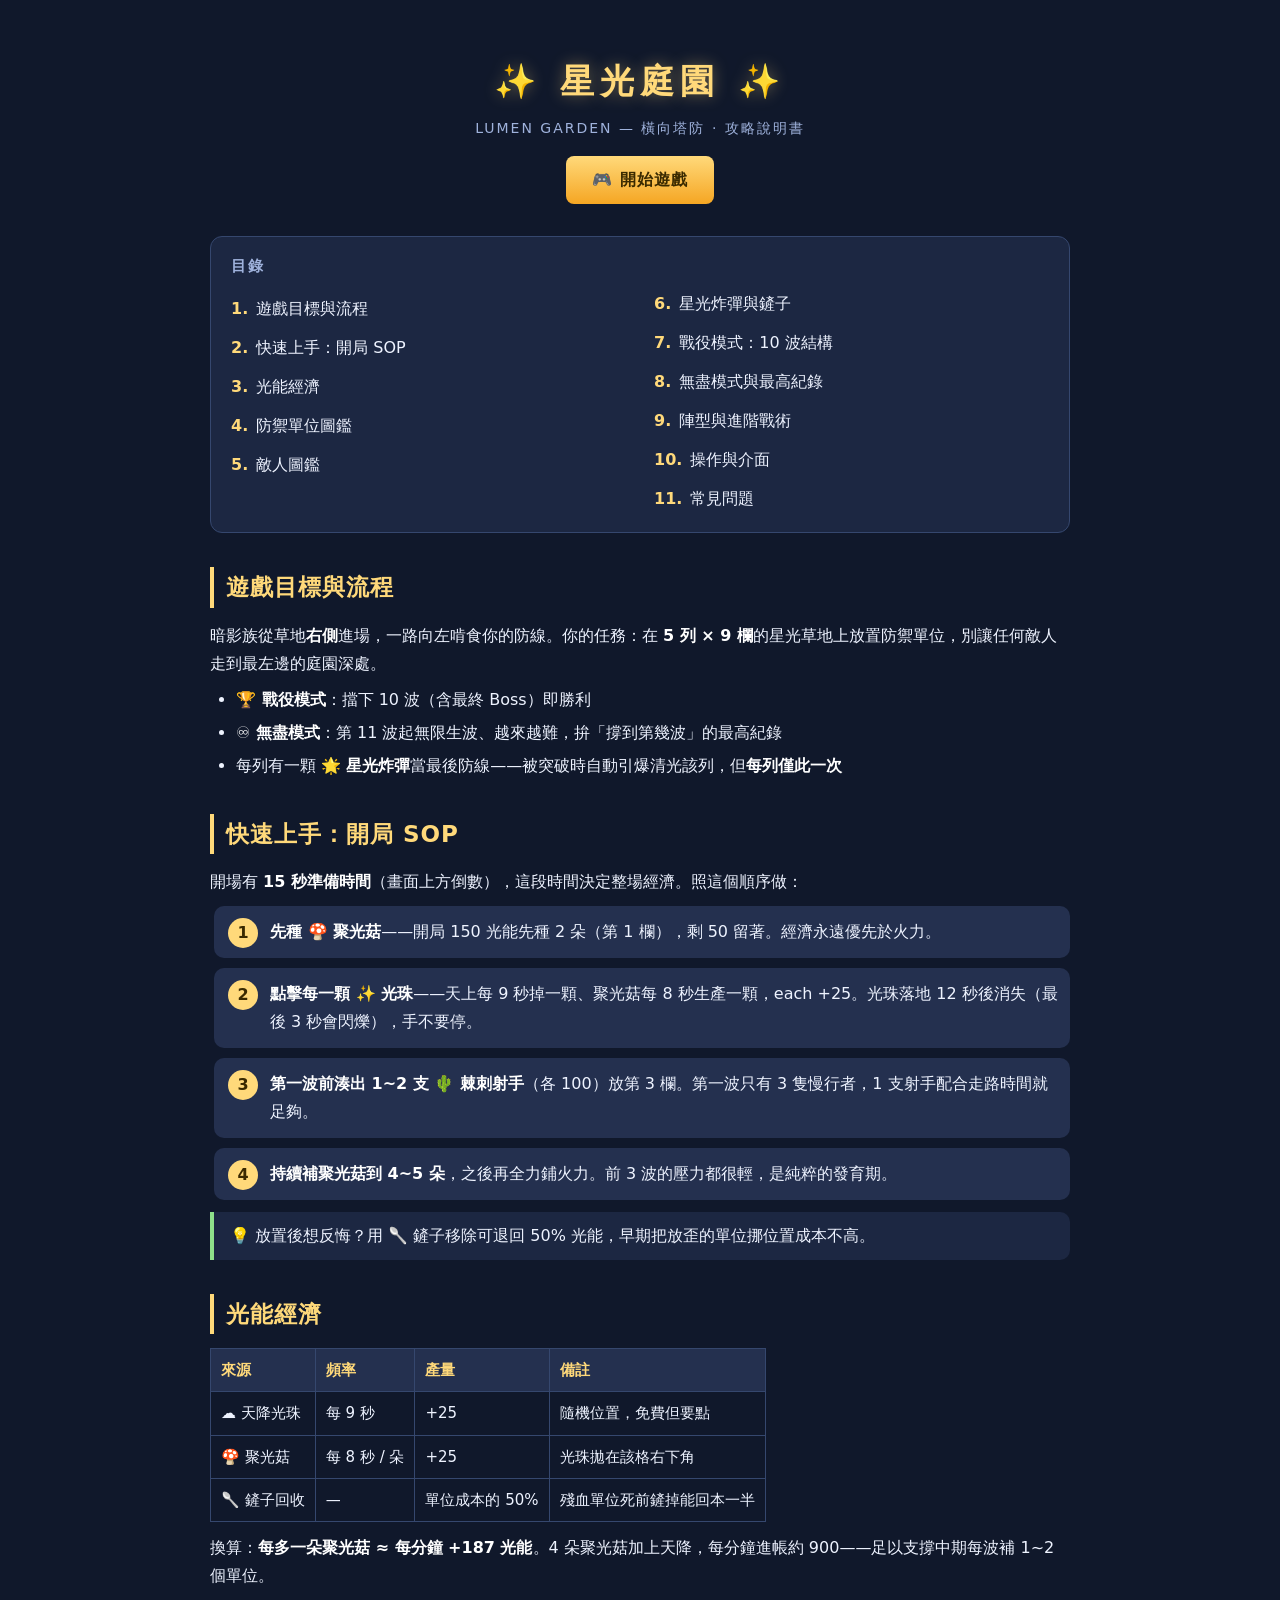
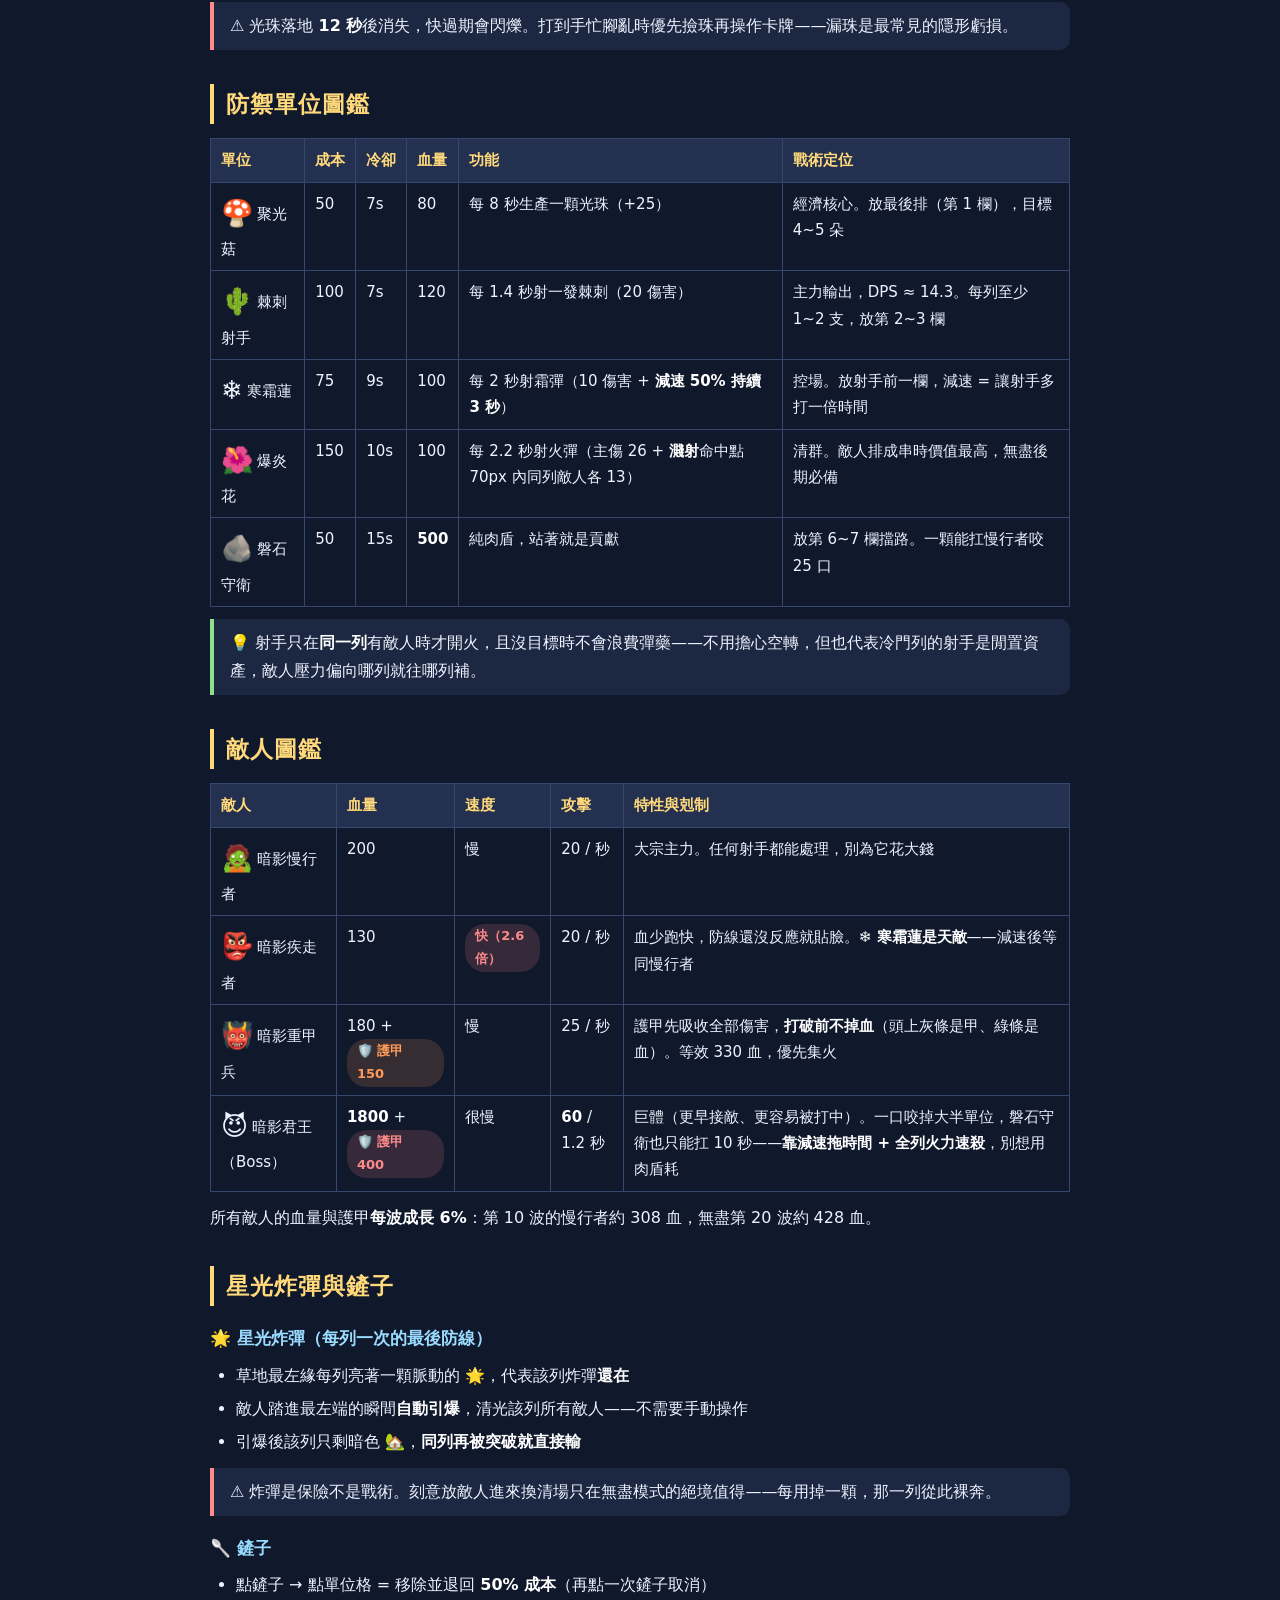
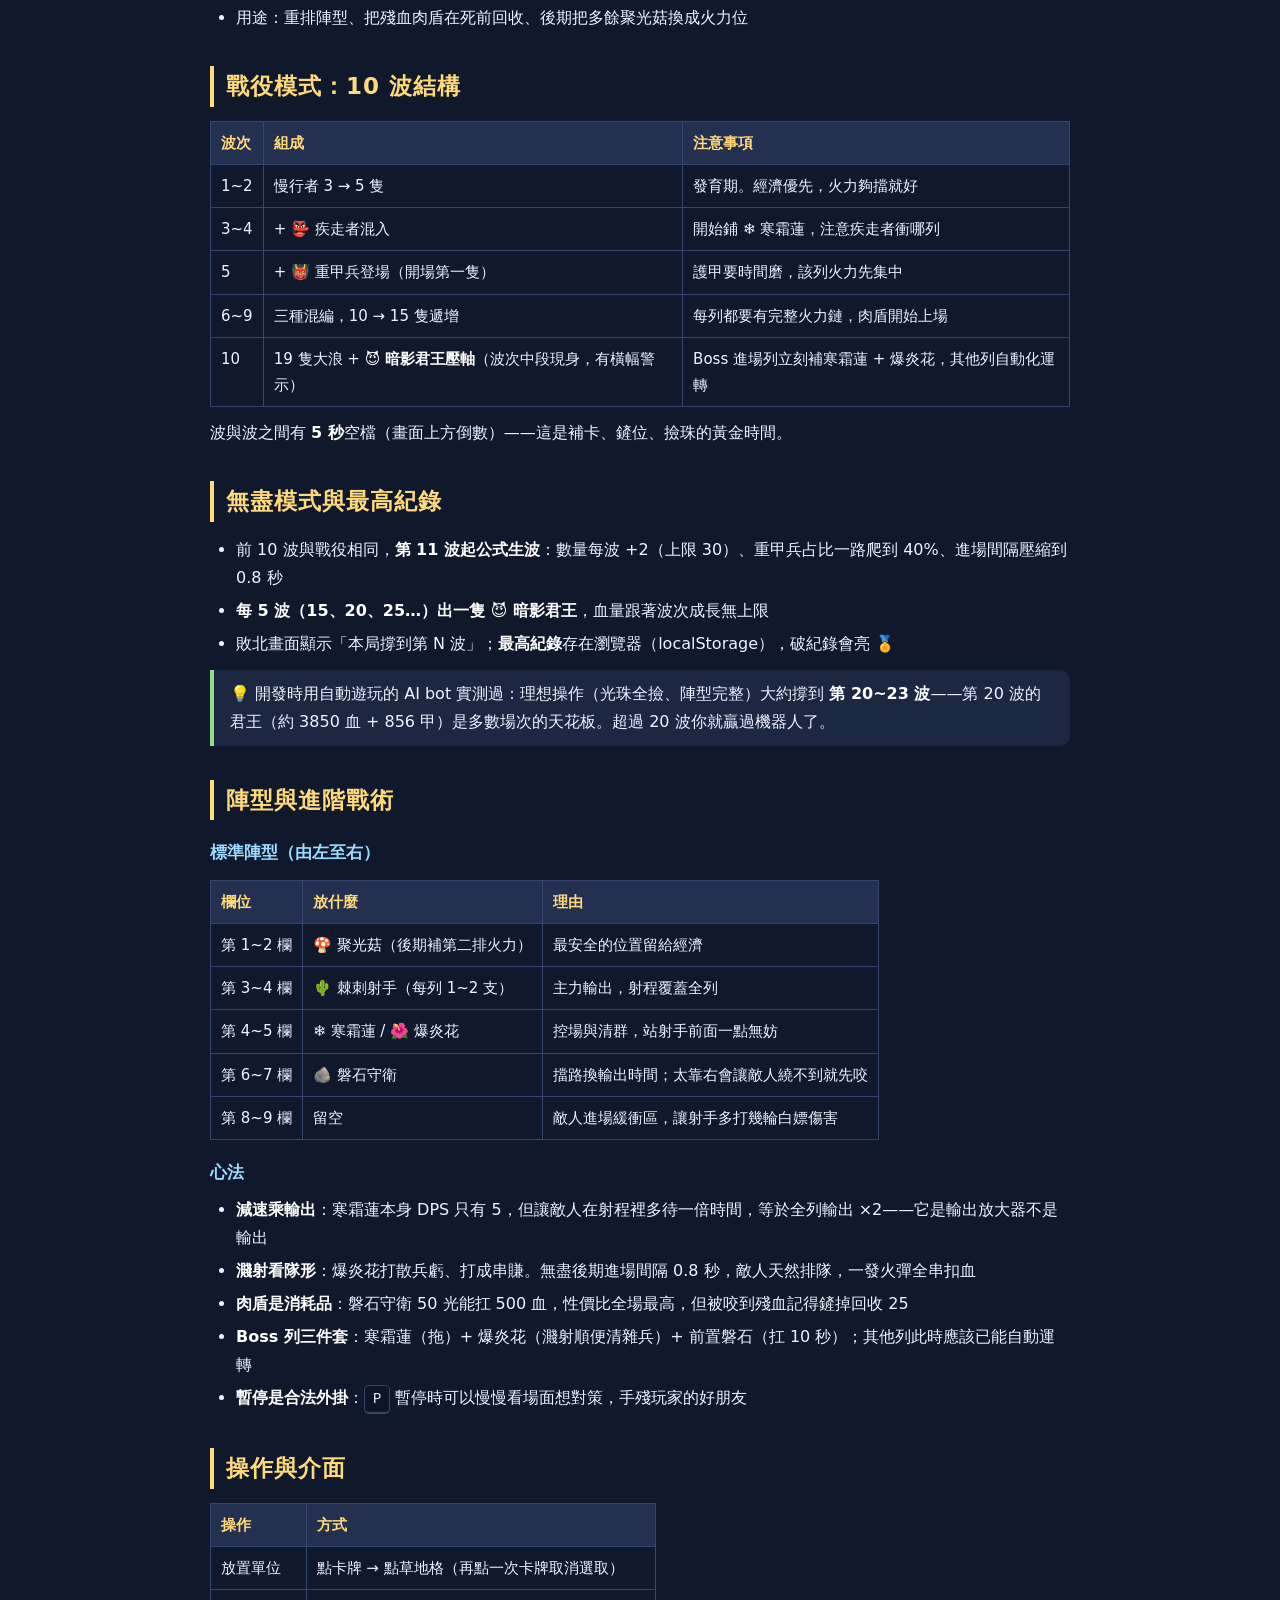
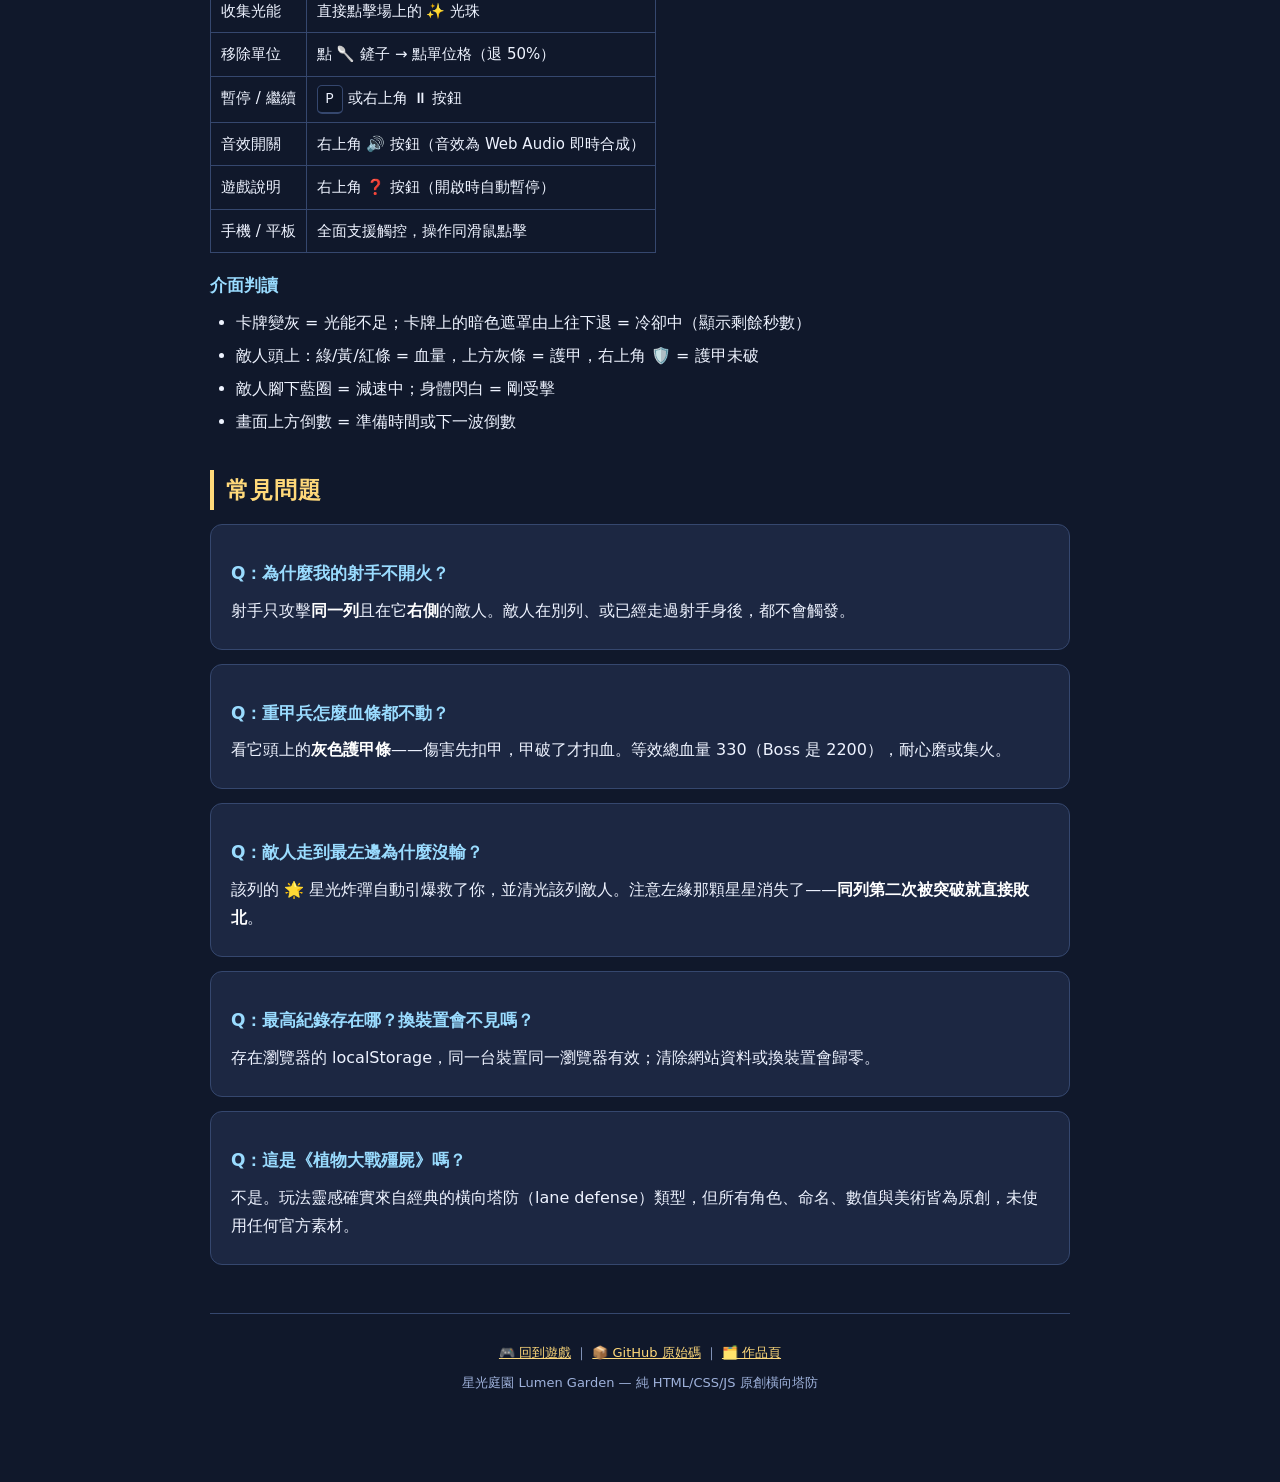
==== manual.html @ 7b3ec1b3 "feat: 攻略說明書 manual.html + 遊戲內入口連結 - 11 章完整攻略：開局 SOP、光能經濟、單位/敵人圖鑑（含數值與剋制）、   炸彈與鏟子、戰役 10 波結構、無盡模式（含 b" ====
<!DOCTYPE html>
<html lang="zh-Hant">
<head>
<meta charset="UTF-8">
<meta name="viewport" content="width=device-width, initial-scale=1.0">
<title>星光庭園 Lumen Garden — 攻略說明書</title>
<style>
  * { margin: 0; padding: 0; box-sizing: border-box; }
  :root {
    --bg: #10182b; --panel: #1c2742; --panel2: #24304f; --line: #35476e;
    --gold: #ffd97a; --ink: #eef3ff; --dim: #9fb2dc;
    --green: #8ee08a; --blue: #9adcff; --red: #ff8a8a; --orange: #ff9a5a; --purple: #b18cff;
  }
  html, body { background: var(--bg); color: var(--ink);
    font-family: "Microsoft JhengHei","PingFang TC","Noto Sans TC",system-ui,sans-serif;
    line-height: 1.75; font-size: 16px; }
  .wrap { max-width: 900px; margin: 0 auto; padding: 32px 20px 80px; }
  header.top { text-align: center; padding: 20px 0 8px; }
  header.top h1 { color: var(--gold); font-size: 34px; letter-spacing: 6px;
    text-shadow: 0 0 16px rgba(255,217,122,.4); }
  header.top .sub { color: var(--dim); font-size: 14px; letter-spacing: 2px; margin-top: 4px; }
  header.top .play { display: inline-block; margin-top: 16px; padding: 10px 26px; border-radius: 8px;
    background: linear-gradient(180deg,#ffd97a,#f5a623); color: #3a2a00; font-weight: 700;
    text-decoration: none; letter-spacing: 1px; }
  header.top .play:hover { filter: brightness(1.06); }
  .toc { background: var(--panel); border: 1px solid var(--line); border-radius: 12px;
    padding: 16px 20px; margin: 24px 0; }
  .toc h2 { font-size: 15px; color: var(--dim); letter-spacing: 2px; margin-bottom: 8px; }
  .toc ol { columns: 2; column-gap: 28px; list-style: none; counter-reset: t; }
  .toc li { counter-increment: t; padding: 3px 0; }
  .toc li::before { content: counter(t) "."; color: var(--gold); font-weight: 700; margin-right: 8px; }
  .toc a { color: var(--ink); text-decoration: none; }
  .toc a:hover { color: var(--gold); }
  section { margin: 34px 0; }
  h2.sec { font-size: 23px; color: var(--gold); border-left: 4px solid var(--gold);
    padding-left: 12px; margin-bottom: 14px; letter-spacing: 1px; }
  h3 { font-size: 17px; color: var(--blue); margin: 18px 0 6px; }
  p { margin: 8px 0; }
  ul, ol.steps { margin: 8px 0 8px 4px; padding-left: 22px; }
  li { margin: 5px 0; }
  strong { color: #fff; }
  .card { background: var(--panel); border: 1px solid var(--line); border-radius: 12px;
    padding: 16px 20px; margin: 14px 0; }
  .steps.big { list-style: none; padding: 0; counter-reset: s; }
  .steps.big > li { counter-increment: s; position: relative; padding: 12px 12px 12px 56px;
    background: var(--panel2); border-radius: 10px; margin: 10px 0; }
  .steps.big > li::before { content: counter(s); position: absolute; left: 14px; top: 12px;
    width: 30px; height: 30px; border-radius: 50%; background: var(--gold); color: #3a2a00;
    font-weight: 800; display: grid; place-items: center; }
  table { width: 100%; border-collapse: collapse; margin: 12px 0; font-size: 15px;
    display: block; overflow-x: auto; }
  th, td { border: 1px solid var(--line); padding: 8px 10px; text-align: left; vertical-align: top; }
  th { background: var(--panel2); color: var(--gold); white-space: nowrap; }
  kbd { display: inline-block; background: #0d1526; border: 1px solid var(--line);
    border-bottom-width: 2px; border-radius: 5px; padding: 1px 8px; font-family: Consolas, monospace;
    color: var(--ink); font-size: 14px; min-width: 22px; text-align: center; }
  .pill { display: inline-block; padding: 1px 10px; border-radius: 20px; font-size: 13px; font-weight: 700; }
  .p-good { background: rgba(142,224,138,.16); color: var(--green); }
  .p-warn { background: rgba(255,154,90,.16); color: var(--orange); }
  .p-bad  { background: rgba(255,138,138,.16); color: var(--red); }
  .tip { border-left: 4px solid var(--green); background: var(--panel);
    border-radius: 0 10px 10px 0; padding: 10px 16px; margin: 12px 0; }
  .tip::before { content: "💡 "; }
  .warn { border-left: 4px solid var(--red); background: var(--panel);
    border-radius: 0 10px 10px 0; padding: 10px 16px; margin: 12px 0; }
  .warn::before { content: "⚠️ "; }
  .emoji-lg { font-size: 26px; vertical-align: -3px; margin-right: 4px; }
  footer { text-align: center; color: var(--dim); font-size: 13px; margin-top: 48px;
    border-top: 1px solid var(--line); padding-top: 20px; }
  footer a { color: var(--gold); }
  @media (max-width: 600px) { .toc ol { columns: 1; } header.top h1 { font-size: 26px; letter-spacing: 3px; } }
</style>
</head>
<body>
<div class="wrap">

<header class="top">
  <h1>✨ 星光庭園 ✨</h1>
  <div class="sub">LUMEN GARDEN — 橫向塔防 · 攻略說明書</div>
  <a class="play" href="index.html">🎮 開始遊戲</a>
</header>

<nav class="toc">
  <h2>目錄</h2>
  <ol>
    <li><a href="#goal">遊戲目標與流程</a></li>
    <li><a href="#quickstart">快速上手：開局 SOP</a></li>
    <li><a href="#economy">光能經濟</a></li>
    <li><a href="#units">防禦單位圖鑑</a></li>
    <li><a href="#enemies">敵人圖鑑</a></li>
    <li><a href="#bomb-shovel">星光炸彈與鏟子</a></li>
    <li><a href="#campaign">戰役模式：10 波結構</a></li>
    <li><a href="#endless">無盡模式與最高紀錄</a></li>
    <li><a href="#tactics">陣型與進階戰術</a></li>
    <li><a href="#controls">操作與介面</a></li>
    <li><a href="#faq">常見問題</a></li>
  </ol>
</nav>

<section id="goal">
  <h2 class="sec">遊戲目標與流程</h2>
  <p>暗影族從草地<strong>右側</strong>進場，一路向左啃食你的防線。你的任務：在 <strong>5 列 × 9 欄</strong>的星光草地上放置防禦單位，別讓任何敵人走到最左邊的庭園深處。</p>
  <ul>
    <li><strong>🏆 戰役模式</strong>：擋下 10 波（含最終 Boss）即勝利</li>
    <li><strong>♾️ 無盡模式</strong>：第 11 波起無限生波、越來越難，拚「撐到第幾波」的最高紀錄</li>
    <li>每列有一顆 🌟 <strong>星光炸彈</strong>當最後防線——被突破時自動引爆清光該列，但<strong>每列僅此一次</strong></li>
  </ul>
</section>

<section id="quickstart">
  <h2 class="sec">快速上手：開局 SOP</h2>
  <p>開場有 <strong>15 秒準備時間</strong>（畫面上方倒數），這段時間決定整場經濟。照這個順序做：</p>
  <ol class="steps big">
    <li><strong>先種 🍄 聚光菇</strong>——開局 150 光能先種 2 朵（第 1 欄），剩 50 留著。經濟永遠優先於火力。</li>
    <li><strong>點擊每一顆 ✨ 光珠</strong>——天上每 9 秒掉一顆、聚光菇每 8 秒生產一顆，each +25。光珠落地 12 秒後消失（最後 3 秒會閃爍），手不要停。</li>
    <li><strong>第一波前湊出 1~2 支 🌵 棘刺射手</strong>（各 100）放第 3 欄。第一波只有 3 隻慢行者，1 支射手配合走路時間就足夠。</li>
    <li><strong>持續補聚光菇到 4~5 朵</strong>，之後再全力鋪火力。前 3 波的壓力都很輕，是純粹的發育期。</li>
  </ol>
  <div class="tip">放置後想反悔？用 🥄 鏟子移除可退回 50% 光能，早期把放歪的單位挪位置成本不高。</div>
</section>

<section id="economy">
  <h2 class="sec">光能經濟</h2>
  <table>
    <tr><th>來源</th><th>頻率</th><th>產量</th><th>備註</th></tr>
    <tr><td>☁️ 天降光珠</td><td>每 9 秒</td><td>+25</td><td>隨機位置，免費但要點</td></tr>
    <tr><td>🍄 聚光菇</td><td>每 8 秒 / 朵</td><td>+25</td><td>光珠拋在該格右下角</td></tr>
    <tr><td>🥄 鏟子回收</td><td>—</td><td>單位成本的 50%</td><td>殘血單位死前鏟掉能回本一半</td></tr>
  </table>
  <p>換算：<strong>每多一朵聚光菇 ≈ 每分鐘 +187 光能</strong>。4 朵聚光菇加上天降，每分鐘進帳約 900——足以支撐中期每波補 1~2 個單位。</p>
  <div class="warn">光珠落地 <strong>12 秒</strong>後消失，快過期會閃爍。打到手忙腳亂時優先撿珠再操作卡牌——漏珠是最常見的隱形虧損。</div>
</section>

<section id="units">
  <h2 class="sec">防禦單位圖鑑</h2>
  <table>
    <tr><th>單位</th><th>成本</th><th>冷卻</th><th>血量</th><th>功能</th><th>戰術定位</th></tr>
    <tr><td><span class="emoji-lg">🍄</span>聚光菇</td><td>50</td><td>7s</td><td>80</td><td>每 8 秒生產一顆光珠（+25）</td><td>經濟核心。放最後排（第 1 欄），目標 4~5 朵</td></tr>
    <tr><td><span class="emoji-lg">🌵</span>棘刺射手</td><td>100</td><td>7s</td><td>120</td><td>每 1.4 秒射一發棘刺（20 傷害）</td><td>主力輸出，DPS ≈ 14.3。每列至少 1~2 支，放第 2~3 欄</td></tr>
    <tr><td><span class="emoji-lg">❄️</span>寒霜蓮</td><td>75</td><td>9s</td><td>100</td><td>每 2 秒射霜彈（10 傷害 + <strong>減速 50% 持續 3 秒</strong>）</td><td>控場。放射手前一欄，減速 = 讓射手多打一倍時間</td></tr>
    <tr><td><span class="emoji-lg">🌺</span>爆炎花</td><td>150</td><td>10s</td><td>100</td><td>每 2.2 秒射火彈（主傷 26 + <strong>濺射</strong>命中點 70px 內同列敵人各 13）</td><td>清群。敵人排成串時價值最高，無盡後期必備</td></tr>
    <tr><td><span class="emoji-lg">🪨</span>磐石守衛</td><td>50</td><td>15s</td><td><strong>500</strong></td><td>純肉盾，站著就是貢獻</td><td>放第 6~7 欄擋路。一顆能扛慢行者咬 25 口</td></tr>
  </table>
  <div class="tip">射手只在<strong>同一列</strong>有敵人時才開火，且沒目標時不會浪費彈藥——不用擔心空轉，但也代表冷門列的射手是閒置資產，敵人壓力偏向哪列就往哪列補。</div>
</section>

<section id="enemies">
  <h2 class="sec">敵人圖鑑</h2>
  <table>
    <tr><th>敵人</th><th>血量</th><th>速度</th><th>攻擊</th><th>特性與剋制</th></tr>
    <tr><td><span class="emoji-lg">🧟</span>暗影慢行者</td><td>200</td><td>慢</td><td>20 / 秒</td><td>大宗主力。任何射手都能處理，別為它花大錢</td></tr>
    <tr><td><span class="emoji-lg">👺</span>暗影疾走者</td><td>130</td><td><span class="pill p-bad">快（2.6 倍）</span></td><td>20 / 秒</td><td>血少跑快，防線還沒反應就貼臉。<strong>❄️ 寒霜蓮是天敵</strong>——減速後等同慢行者</td></tr>
    <tr><td><span class="emoji-lg">👹</span>暗影重甲兵</td><td>180 + <span class="pill p-warn">🛡️ 護甲 150</span></td><td>慢</td><td>25 / 秒</td><td>護甲先吸收全部傷害，<strong>打破前不掉血</strong>（頭上灰條是甲、綠條是血）。等效 330 血，優先集火</td></tr>
    <tr><td><span class="emoji-lg">😈</span>暗影君王（Boss）</td><td><strong>1800</strong> + <span class="pill p-bad">🛡️ 護甲 400</span></td><td>很慢</td><td><strong>60</strong> / 1.2 秒</td><td>巨體（更早接敵、更容易被打中）。一口咬掉大半單位，磐石守衛也只能扛 10 秒——<strong>靠減速拖時間 + 全列火力速殺</strong>，別想用肉盾耗</td></tr>
  </table>
  <p>所有敵人的血量與護甲<strong>每波成長 6%</strong>：第 10 波的慢行者約 308 血，無盡第 20 波約 428 血。</p>
</section>

<section id="bomb-shovel">
  <h2 class="sec">星光炸彈與鏟子</h2>
  <h3>🌟 星光炸彈（每列一次的最後防線）</h3>
  <ul>
    <li>草地最左緣每列亮著一顆脈動的 🌟，代表該列炸彈<strong>還在</strong></li>
    <li>敵人踏進最左端的瞬間<strong>自動引爆</strong>，清光該列所有敵人——不需要手動操作</li>
    <li>引爆後該列只剩暗色 🏡，<strong>同列再被突破就直接輸</strong></li>
  </ul>
  <div class="warn">炸彈是保險不是戰術。刻意放敵人進來換清場只在無盡模式的絕境值得——每用掉一顆，那一列從此裸奔。</div>
  <h3>🥄 鏟子</h3>
  <ul>
    <li>點鏟子 → 點單位格 = 移除並退回 <strong>50% 成本</strong>（再點一次鏟子取消）</li>
    <li>用途：重排陣型、把殘血肉盾在死前回收、後期把多餘聚光菇換成火力位</li>
  </ul>
</section>

<section id="campaign">
  <h2 class="sec">戰役模式：10 波結構</h2>
  <table>
    <tr><th>波次</th><th>組成</th><th>注意事項</th></tr>
    <tr><td>1~2</td><td>慢行者 3 → 5 隻</td><td>發育期。經濟優先，火力夠擋就好</td></tr>
    <tr><td>3~4</td><td>+ 👺 疾走者混入</td><td>開始鋪 ❄️ 寒霜蓮，注意疾走者衝哪列</td></tr>
    <tr><td>5</td><td>+ 👹 重甲兵登場（開場第一隻）</td><td>護甲要時間磨，該列火力先集中</td></tr>
    <tr><td>6~9</td><td>三種混編，10 → 15 隻遞增</td><td>每列都要有完整火力鏈，肉盾開始上場</td></tr>
    <tr><td>10</td><td>19 隻大浪 + <strong>😈 暗影君王壓軸</strong>（波次中段現身，有橫幅警示）</td><td>Boss 進場列立刻補寒霜蓮 + 爆炎花，其他列自動化運轉</td></tr>
  </table>
  <p>波與波之間有 <strong>5 秒</strong>空檔（畫面上方倒數）——這是補卡、鏟位、撿珠的黃金時間。</p>
</section>

<section id="endless">
  <h2 class="sec">無盡模式與最高紀錄</h2>
  <ul>
    <li>前 10 波與戰役相同，<strong>第 11 波起公式生波</strong>：數量每波 +2（上限 30）、重甲兵占比一路爬到 40%、進場間隔壓縮到 0.8 秒</li>
    <li><strong>每 5 波（15、20、25…）出一隻 😈 暗影君王</strong>，血量跟著波次成長無上限</li>
    <li>敗北畫面顯示「本局撐到第 N 波」；<strong>最高紀錄</strong>存在瀏覽器（localStorage），破紀錄會亮 🏅</li>
  </ul>
  <div class="tip">開發時用自動遊玩的 AI bot 實測過：理想操作（光珠全撿、陣型完整）大約撐到 <strong>第 20~23 波</strong>——第 20 波的君王（約 3850 血 + 856 甲）是多數場次的天花板。超過 20 波你就贏過機器人了。</div>
</section>

<section id="tactics">
  <h2 class="sec">陣型與進階戰術</h2>
  <h3>標準陣型（由左至右）</h3>
  <table>
    <tr><th>欄位</th><th>放什麼</th><th>理由</th></tr>
    <tr><td>第 1~2 欄</td><td>🍄 聚光菇（後期補第二排火力）</td><td>最安全的位置留給經濟</td></tr>
    <tr><td>第 3~4 欄</td><td>🌵 棘刺射手（每列 1~2 支）</td><td>主力輸出，射程覆蓋全列</td></tr>
    <tr><td>第 4~5 欄</td><td>❄️ 寒霜蓮 / 🌺 爆炎花</td><td>控場與清群，站射手前面一點無妨</td></tr>
    <tr><td>第 6~7 欄</td><td>🪨 磐石守衛</td><td>擋路換輸出時間；太靠右會讓敵人繞不到就先咬</td></tr>
    <tr><td>第 8~9 欄</td><td>留空</td><td>敵人進場緩衝區，讓射手多打幾輪白嫖傷害</td></tr>
  </table>
  <h3>心法</h3>
  <ul>
    <li><strong>減速乘輸出</strong>：寒霜蓮本身 DPS 只有 5，但讓敵人在射程裡多待一倍時間，等於全列輸出 ×2——它是輸出放大器不是輸出</li>
    <li><strong>濺射看隊形</strong>：爆炎花打散兵虧、打成串賺。無盡後期進場間隔 0.8 秒，敵人天然排隊，一發火彈全串扣血</li>
    <li><strong>肉盾是消耗品</strong>：磐石守衛 50 光能扛 500 血，性價比全場最高，但被咬到殘血記得鏟掉回收 25</li>
    <li><strong>Boss 列三件套</strong>：寒霜蓮（拖）+ 爆炎花（濺射順便清雜兵）+ 前置磐石（扛 10 秒）；其他列此時應該已能自動運轉</li>
    <li><strong>暫停是合法外掛</strong>：<kbd>P</kbd> 暫停時可以慢慢看場面想對策，手殘玩家的好朋友</li>
  </ul>
</section>

<section id="controls">
  <h2 class="sec">操作與介面</h2>
  <table>
    <tr><th>操作</th><th>方式</th></tr>
    <tr><td>放置單位</td><td>點卡牌 → 點草地格（再點一次卡牌取消選取）</td></tr>
    <tr><td>收集光能</td><td>直接點擊場上的 ✨ 光珠</td></tr>
    <tr><td>移除單位</td><td>點 🥄 鏟子 → 點單位格（退 50%）</td></tr>
    <tr><td>暫停 / 繼續</td><td><kbd>P</kbd> 或右上角 ⏸ 按鈕</td></tr>
    <tr><td>音效開關</td><td>右上角 🔊 按鈕（音效為 Web Audio 即時合成）</td></tr>
    <tr><td>遊戲說明</td><td>右上角 ❓ 按鈕（開啟時自動暫停）</td></tr>
    <tr><td>手機 / 平板</td><td>全面支援觸控，操作同滑鼠點擊</td></tr>
  </table>
  <h3>介面判讀</h3>
  <ul>
    <li>卡牌變灰 = 光能不足；卡牌上的暗色遮罩由上往下退 = 冷卻中（顯示剩餘秒數）</li>
    <li>敵人頭上：綠/黃/紅條 = 血量，上方灰條 = 護甲，右上角 🛡️ = 護甲未破</li>
    <li>敵人腳下藍圈 = 減速中；身體閃白 = 剛受擊</li>
    <li>畫面上方倒數 = 準備時間或下一波倒數</li>
  </ul>
</section>

<section id="faq">
  <h2 class="sec">常見問題</h2>
  <div class="card">
    <h3>Q：為什麼我的射手不開火？</h3>
    <p>射手只攻擊<strong>同一列</strong>且在它<strong>右側</strong>的敵人。敵人在別列、或已經走過射手身後，都不會觸發。</p>
  </div>
  <div class="card">
    <h3>Q：重甲兵怎麼血條都不動？</h3>
    <p>看它頭上的<strong>灰色護甲條</strong>——傷害先扣甲，甲破了才扣血。等效總血量 330（Boss 是 2200），耐心磨或集火。</p>
  </div>
  <div class="card">
    <h3>Q：敵人走到最左邊為什麼沒輸？</h3>
    <p>該列的 🌟 星光炸彈自動引爆救了你，並清光該列敵人。注意左緣那顆星星消失了——<strong>同列第二次被突破就直接敗北</strong>。</p>
  </div>
  <div class="card">
    <h3>Q：最高紀錄存在哪？換裝置會不見嗎？</h3>
    <p>存在瀏覽器的 localStorage，同一台裝置同一瀏覽器有效；清除網站資料或換裝置會歸零。</p>
  </div>
  <div class="card">
    <h3>Q：這是《植物大戰殭屍》嗎？</h3>
    <p>不是。玩法靈感確實來自經典的橫向塔防（lane defense）類型，但所有角色、命名、數值與美術皆為原創，未使用任何官方素材。</p>
  </div>
</section>

<footer>
  <p><a href="index.html">🎮 回到遊戲</a> ｜ <a href="https://github.com/Ttingyu1123/lumen-garden">📦 GitHub 原始碼</a> ｜ <a href="https://tingyudeco.com/portfolio/tools/game-zombie">🗂️ 作品頁</a></p>
  <p>星光庭園 Lumen Garden — 純 HTML/CSS/JS 原創橫向塔防</p>
</footer>

</div>
</body>
</html>
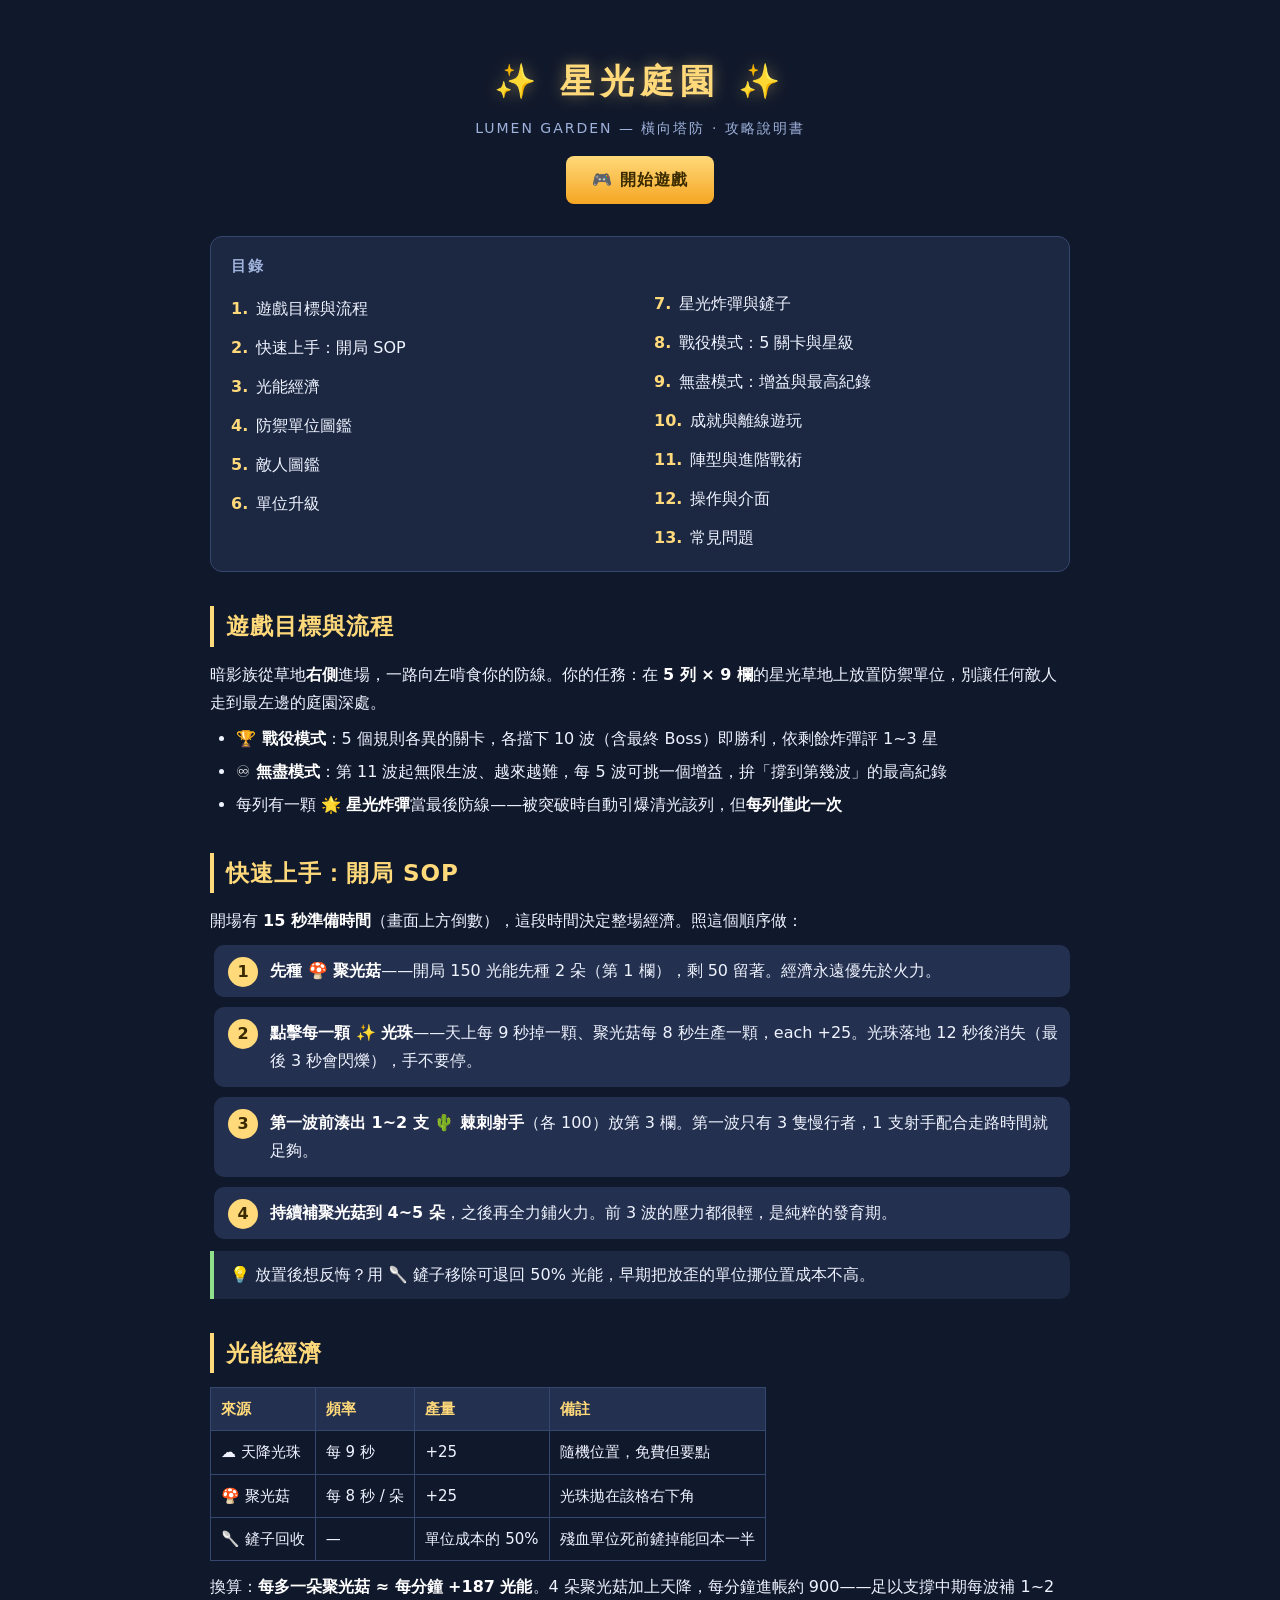
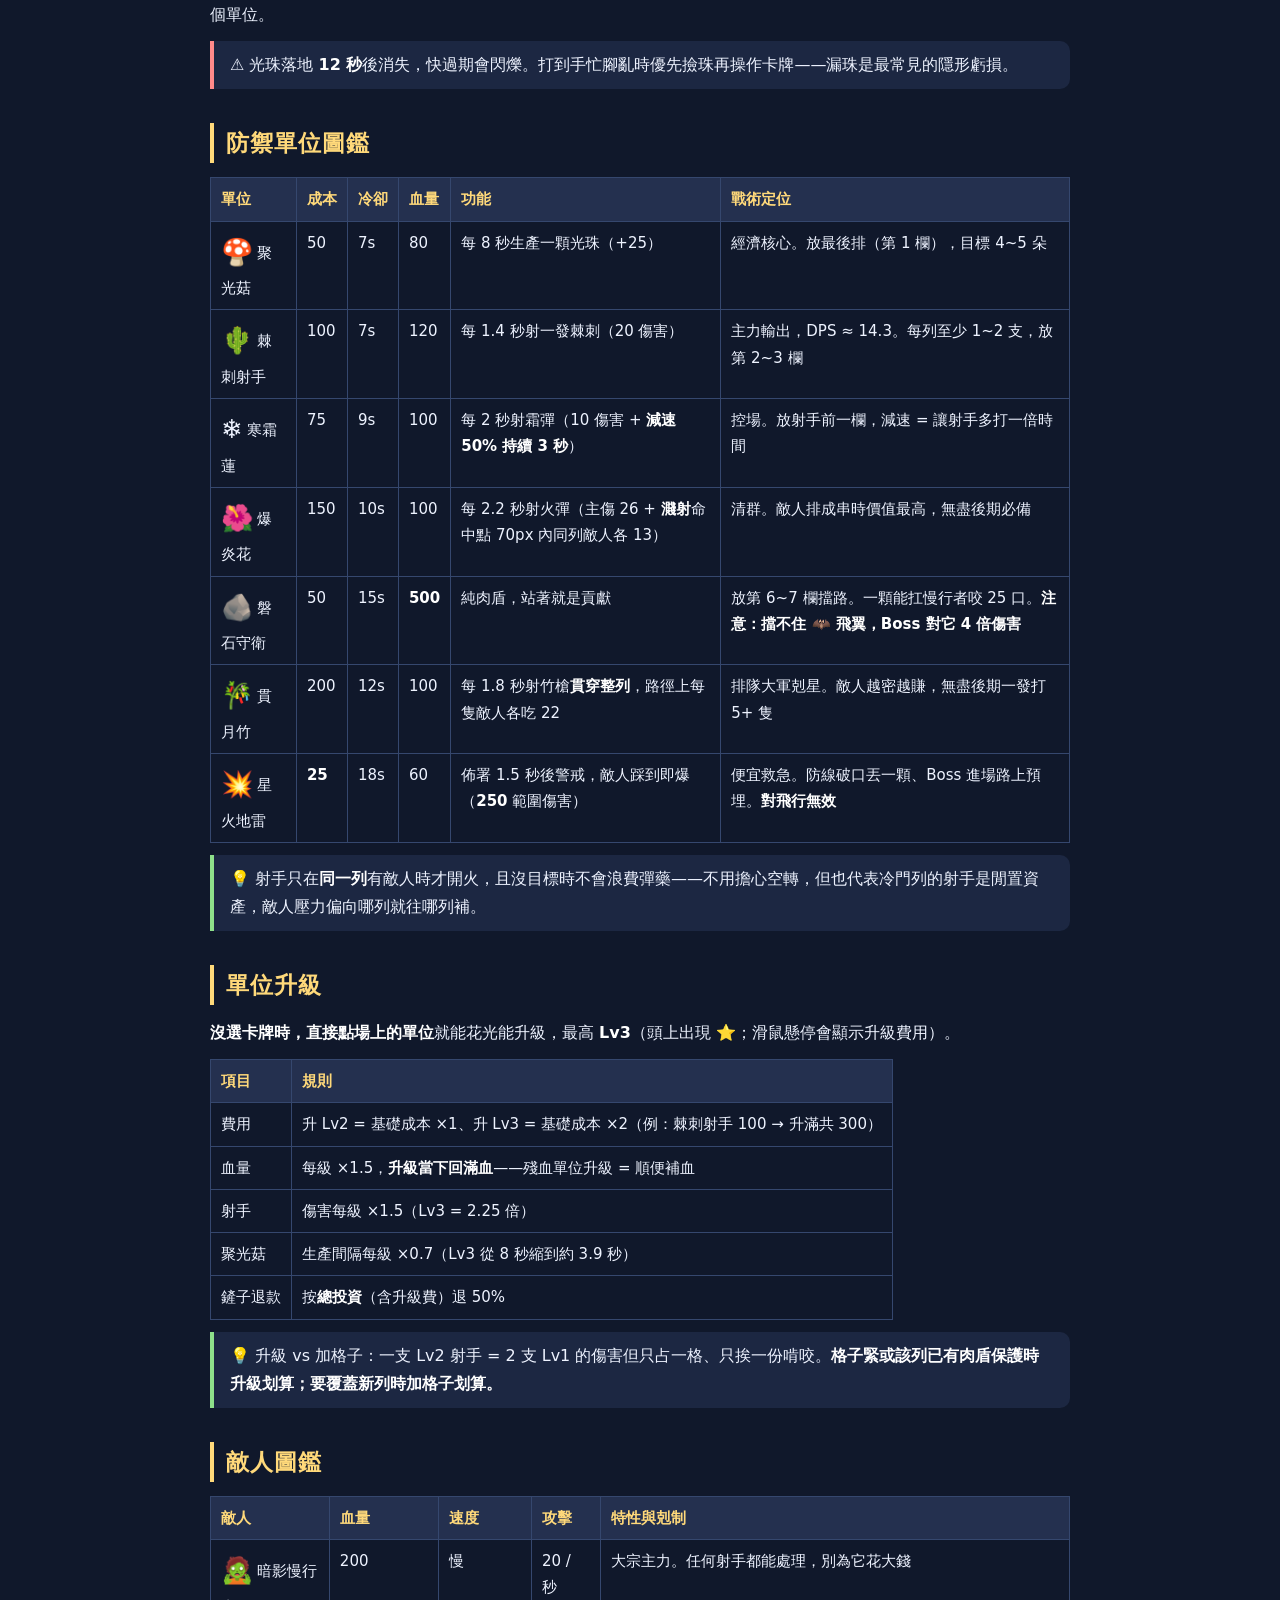
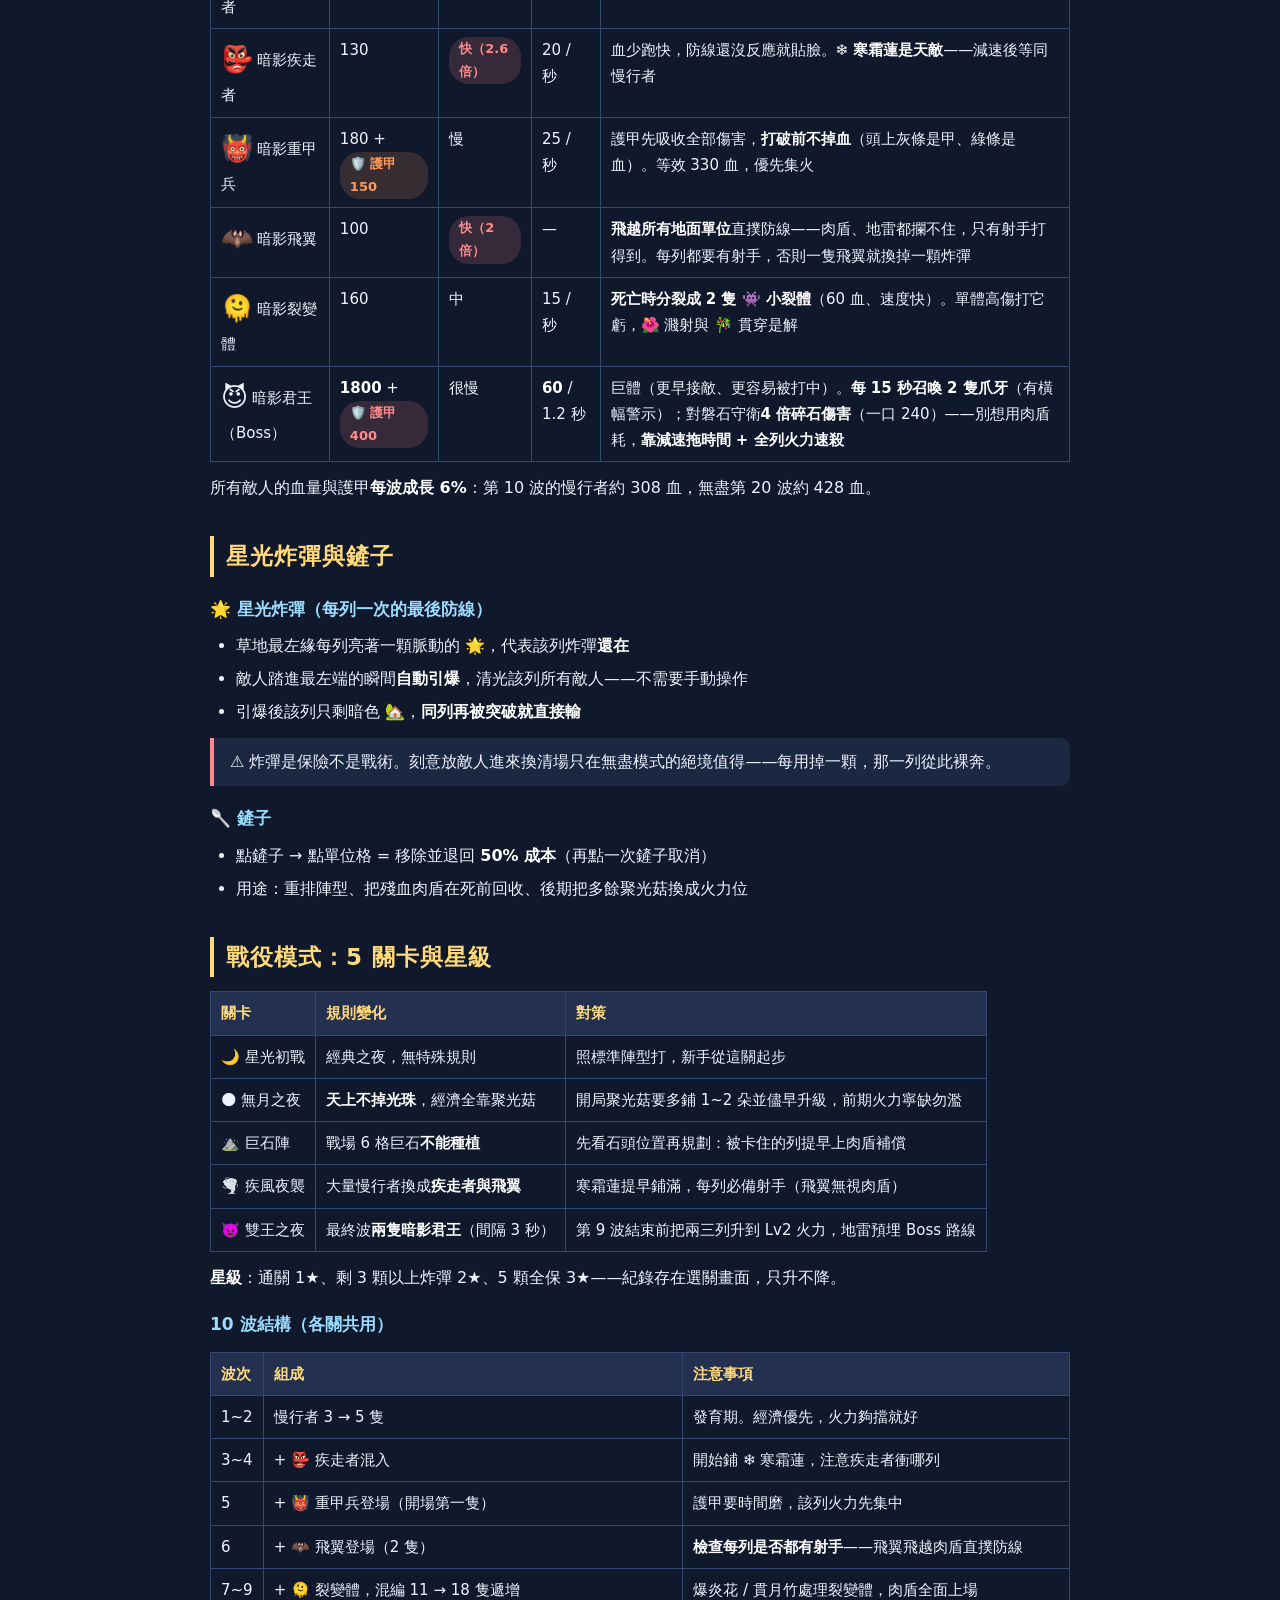
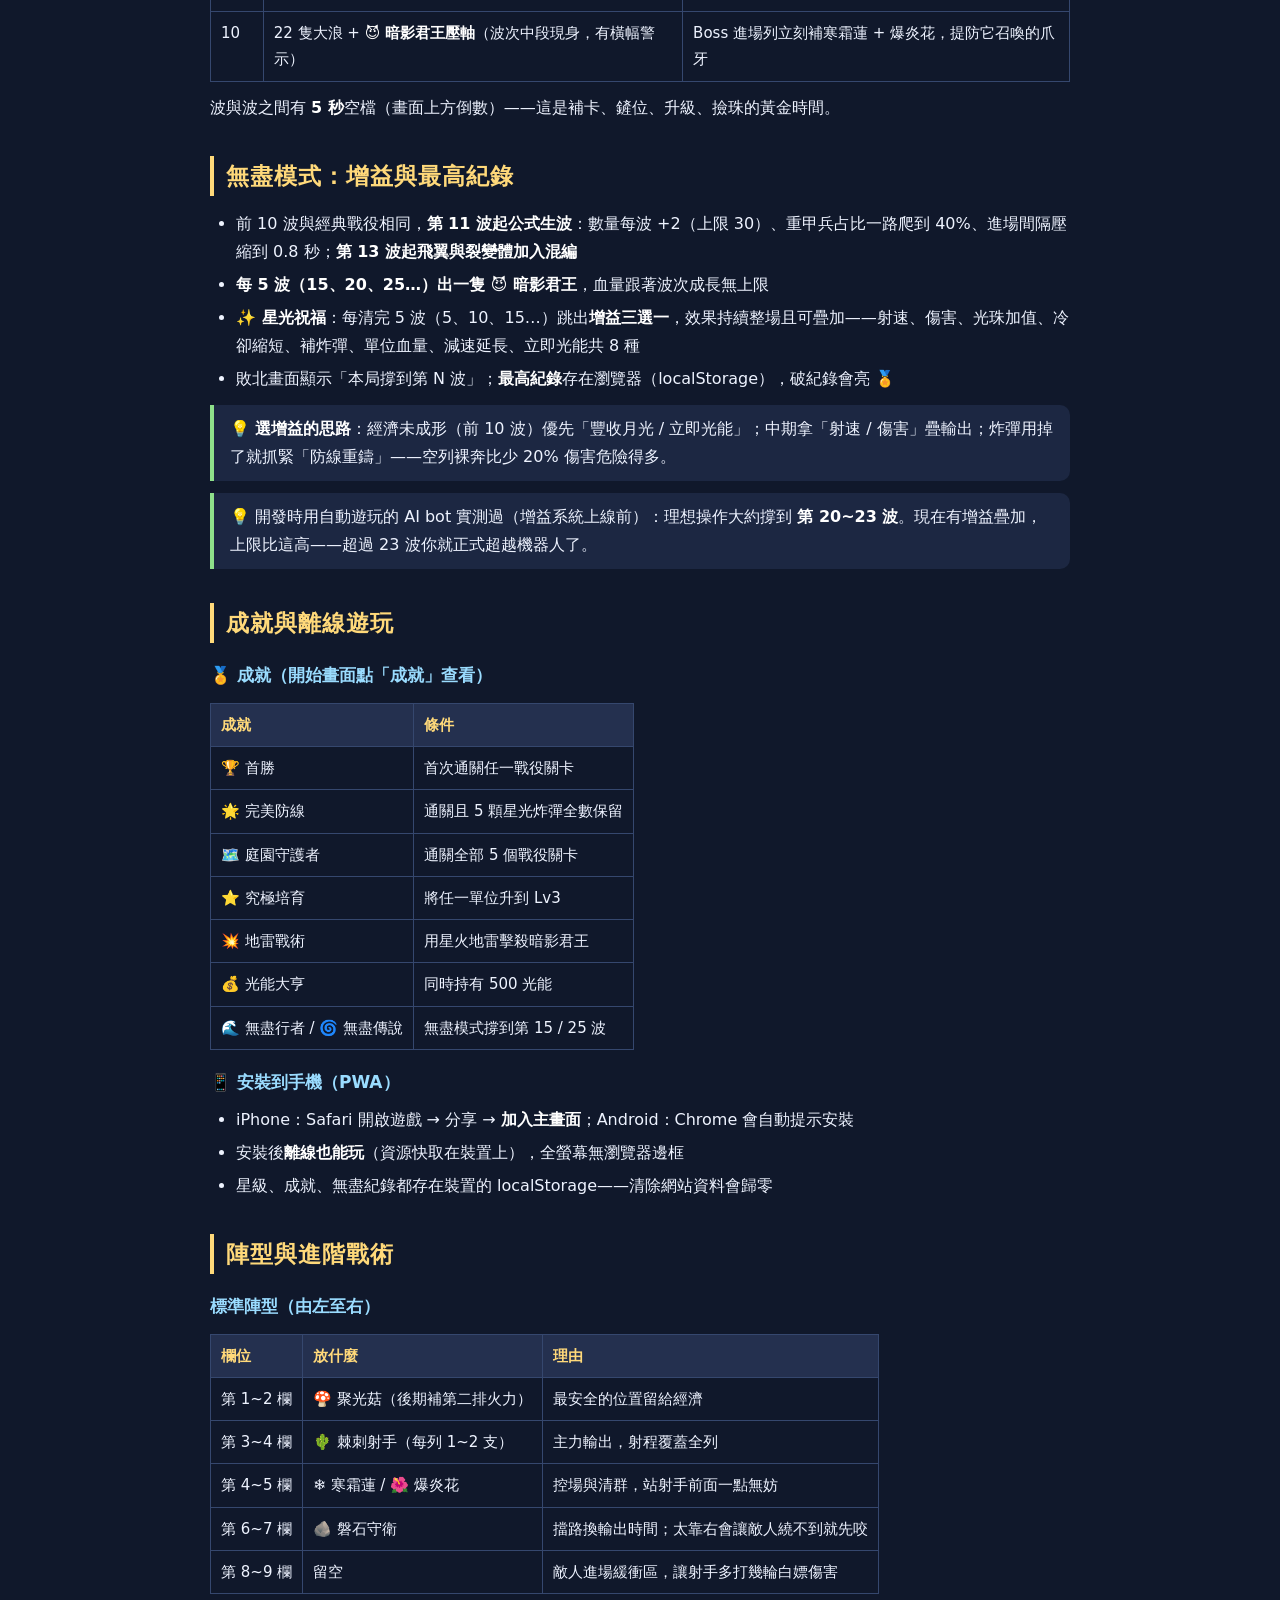
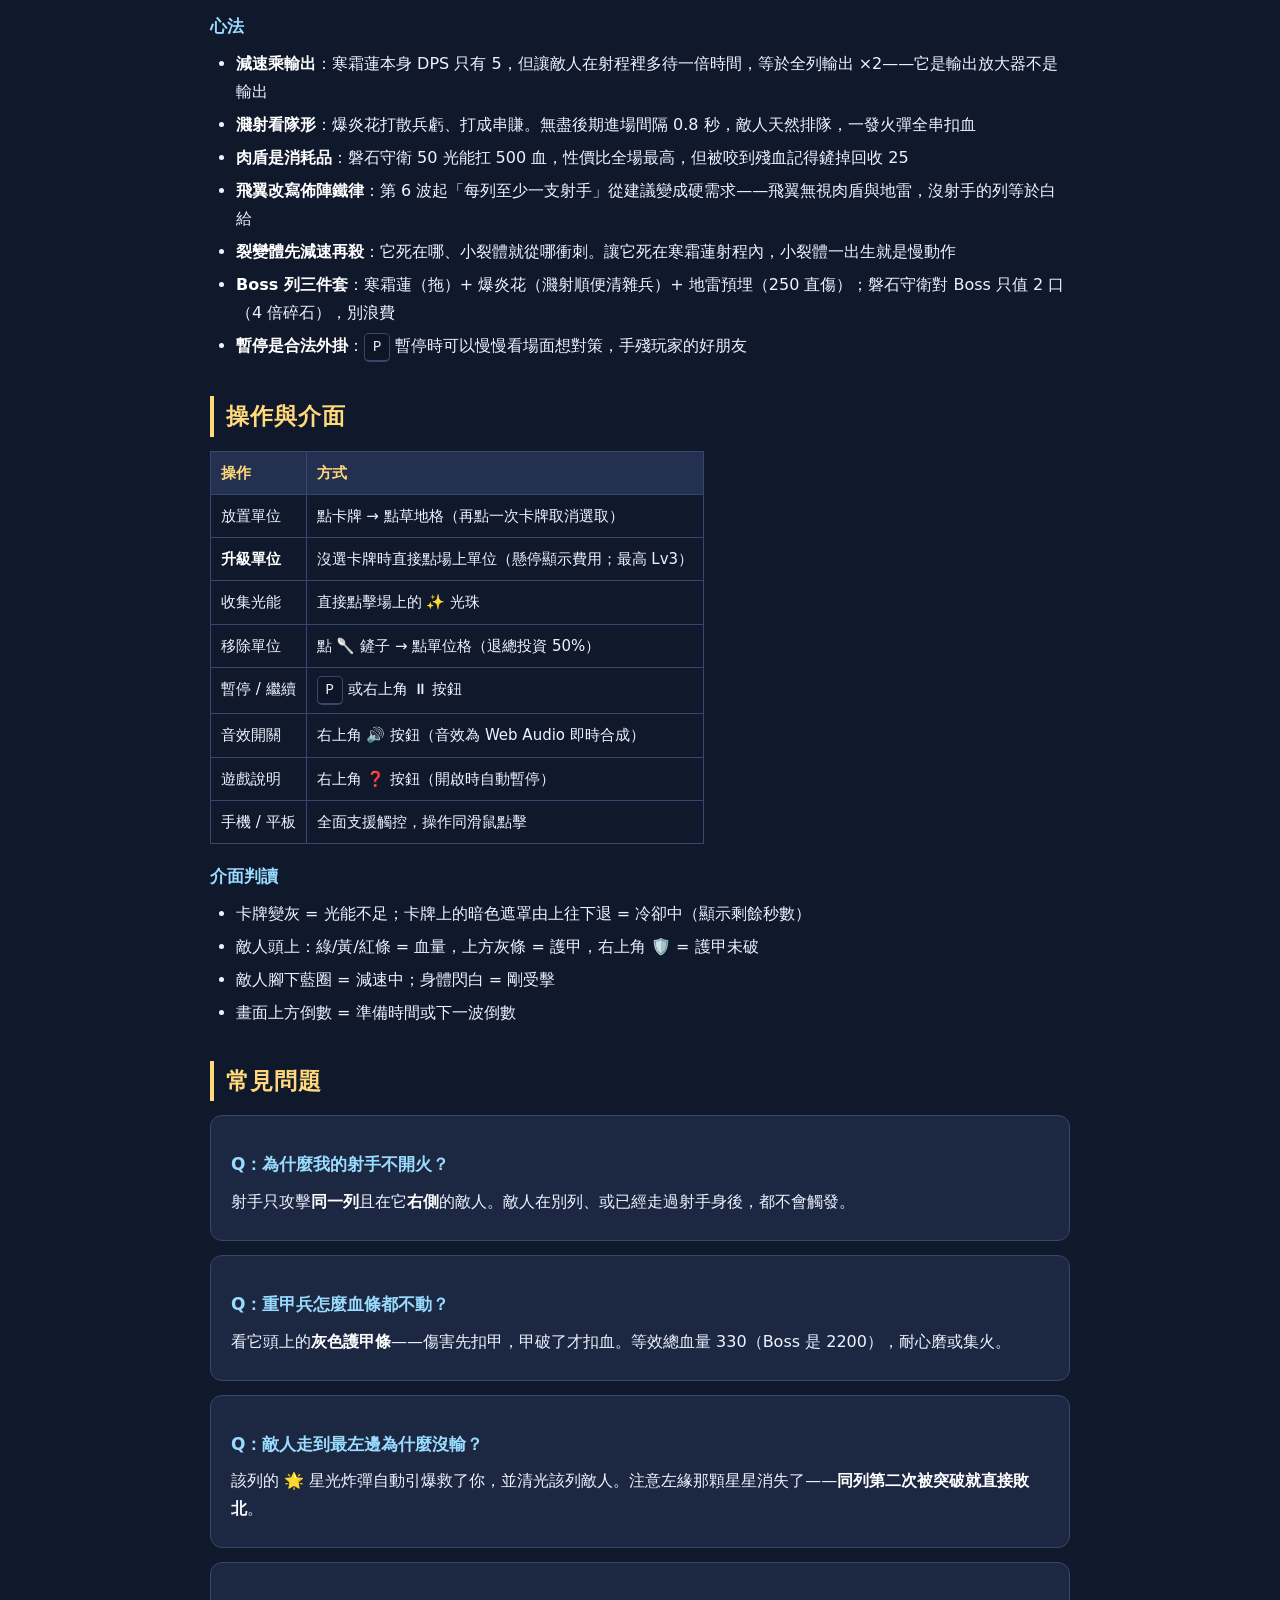
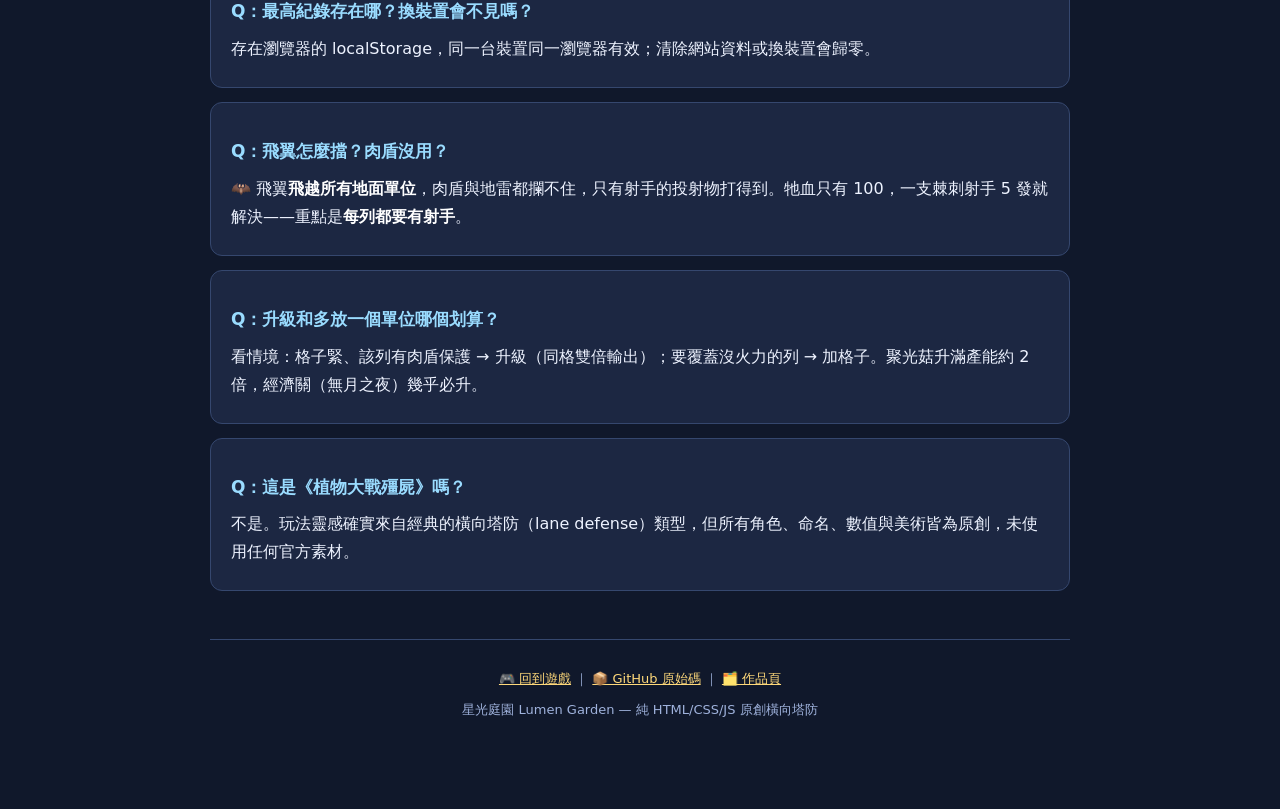
==== commit 1a6a4a1a: "docs: README 與攻略說明書同步六大新系統 - 單位/敵人圖鑑補齊：貫月竹、星火地雷、飛翼、裂變體、Boss 召喚/碎石 - 新章節：單位升級、5 關卡與星級、無盡增益選擇思路、成就一覽、P" ====
--- a/manual.html
+++ b/manual.html
@@ -88,9 +88,11 @@
     <li><a href="#economy">光能經濟</a></li>
     <li><a href="#units">防禦單位圖鑑</a></li>
     <li><a href="#enemies">敵人圖鑑</a></li>
+    <li><a href="#upgrade">單位升級</a></li>
     <li><a href="#bomb-shovel">星光炸彈與鏟子</a></li>
-    <li><a href="#campaign">戰役模式：10 波結構</a></li>
-    <li><a href="#endless">無盡模式與最高紀錄</a></li>
+    <li><a href="#campaign">戰役模式：5 關卡與星級</a></li>
+    <li><a href="#endless">無盡模式：增益與最高紀錄</a></li>
+    <li><a href="#progress">成就與離線遊玩</a></li>
     <li><a href="#tactics">陣型與進階戰術</a></li>
     <li><a href="#controls">操作與介面</a></li>
     <li><a href="#faq">常見問題</a></li>
@@ -101,8 +103,8 @@
   <h2 class="sec">遊戲目標與流程</h2>
   <p>暗影族從草地<strong>右側</strong>進場，一路向左啃食你的防線。你的任務：在 <strong>5 列 × 9 欄</strong>的星光草地上放置防禦單位，別讓任何敵人走到最左邊的庭園深處。</p>
   <ul>
-    <li><strong>🏆 戰役模式</strong>：擋下 10 波（含最終 Boss）即勝利</li>
-    <li><strong>♾️ 無盡模式</strong>：第 11 波起無限生波、越來越難，拚「撐到第幾波」的最高紀錄</li>
+    <li><strong>🏆 戰役模式</strong>：5 個規則各異的關卡，各擋下 10 波（含最終 Boss）即勝利，依剩餘炸彈評 1~3 星</li>
+    <li><strong>♾️ 無盡模式</strong>：第 11 波起無限生波、越來越難，每 5 波可挑一個增益，拚「撐到第幾波」的最高紀錄</li>
     <li>每列有一顆 🌟 <strong>星光炸彈</strong>當最後防線——被突破時自動引爆清光該列，但<strong>每列僅此一次</strong></li>
   </ul>
 </section>
@@ -139,9 +141,25 @@
     <tr><td><span class="emoji-lg">🌵</span>棘刺射手</td><td>100</td><td>7s</td><td>120</td><td>每 1.4 秒射一發棘刺（20 傷害）</td><td>主力輸出，DPS ≈ 14.3。每列至少 1~2 支，放第 2~3 欄</td></tr>
     <tr><td><span class="emoji-lg">❄️</span>寒霜蓮</td><td>75</td><td>9s</td><td>100</td><td>每 2 秒射霜彈（10 傷害 + <strong>減速 50% 持續 3 秒</strong>）</td><td>控場。放射手前一欄，減速 = 讓射手多打一倍時間</td></tr>
     <tr><td><span class="emoji-lg">🌺</span>爆炎花</td><td>150</td><td>10s</td><td>100</td><td>每 2.2 秒射火彈（主傷 26 + <strong>濺射</strong>命中點 70px 內同列敵人各 13）</td><td>清群。敵人排成串時價值最高，無盡後期必備</td></tr>
-    <tr><td><span class="emoji-lg">🪨</span>磐石守衛</td><td>50</td><td>15s</td><td><strong>500</strong></td><td>純肉盾，站著就是貢獻</td><td>放第 6~7 欄擋路。一顆能扛慢行者咬 25 口</td></tr>
+    <tr><td><span class="emoji-lg">🪨</span>磐石守衛</td><td>50</td><td>15s</td><td><strong>500</strong></td><td>純肉盾，站著就是貢獻</td><td>放第 6~7 欄擋路。一顆能扛慢行者咬 25 口。<strong>注意：擋不住 🦇 飛翼，Boss 對它 4 倍傷害</strong></td></tr>
+    <tr><td><span class="emoji-lg">🎋</span>貫月竹</td><td>200</td><td>12s</td><td>100</td><td>每 1.8 秒射竹槍<strong>貫穿整列</strong>，路徑上每隻敵人各吃 22</td><td>排隊大軍剋星。敵人越密越賺，無盡後期一發打 5+ 隻</td></tr>
+    <tr><td><span class="emoji-lg">💥</span>星火地雷</td><td><strong>25</strong></td><td>18s</td><td>60</td><td>佈署 1.5 秒後警戒，敵人踩到即爆（<strong>250</strong> 範圍傷害）</td><td>便宜救急。防線破口丟一顆、Boss 進場路上預埋。<strong>對飛行無效</strong></td></tr>
   </table>
   <div class="tip">射手只在<strong>同一列</strong>有敵人時才開火，且沒目標時不會浪費彈藥——不用擔心空轉，但也代表冷門列的射手是閒置資產，敵人壓力偏向哪列就往哪列補。</div>
+</section>
+
+<section id="upgrade">
+  <h2 class="sec">單位升級</h2>
+  <p><strong>沒選卡牌時，直接點場上的單位</strong>就能花光能升級，最高 <strong>Lv3</strong>（頭上出現 ⭐；滑鼠懸停會顯示升級費用）。</p>
+  <table>
+    <tr><th>項目</th><th>規則</th></tr>
+    <tr><td>費用</td><td>升 Lv2 = 基礎成本 ×1、升 Lv3 = 基礎成本 ×2（例：棘刺射手 100 → 升滿共 300）</td></tr>
+    <tr><td>血量</td><td>每級 ×1.5，<strong>升級當下回滿血</strong>——殘血單位升級 = 順便補血</td></tr>
+    <tr><td>射手</td><td>傷害每級 ×1.5（Lv3 = 2.25 倍）</td></tr>
+    <tr><td>聚光菇</td><td>生產間隔每級 ×0.7（Lv3 從 8 秒縮到約 3.9 秒）</td></tr>
+    <tr><td>鏟子退款</td><td>按<strong>總投資</strong>（含升級費）退 50%</td></tr>
+  </table>
+  <div class="tip">升級 vs 加格子：一支 Lv2 射手 = 2 支 Lv1 的傷害但只占一格、只挨一份啃咬。<strong>格子緊或該列已有肉盾保護時升級划算；要覆蓋新列時加格子划算。</strong></div>
 </section>
 
 <section id="enemies">
@@ -151,7 +169,9 @@
     <tr><td><span class="emoji-lg">🧟</span>暗影慢行者</td><td>200</td><td>慢</td><td>20 / 秒</td><td>大宗主力。任何射手都能處理，別為它花大錢</td></tr>
     <tr><td><span class="emoji-lg">👺</span>暗影疾走者</td><td>130</td><td><span class="pill p-bad">快（2.6 倍）</span></td><td>20 / 秒</td><td>血少跑快，防線還沒反應就貼臉。<strong>❄️ 寒霜蓮是天敵</strong>——減速後等同慢行者</td></tr>
     <tr><td><span class="emoji-lg">👹</span>暗影重甲兵</td><td>180 + <span class="pill p-warn">🛡️ 護甲 150</span></td><td>慢</td><td>25 / 秒</td><td>護甲先吸收全部傷害，<strong>打破前不掉血</strong>（頭上灰條是甲、綠條是血）。等效 330 血，優先集火</td></tr>
-    <tr><td><span class="emoji-lg">😈</span>暗影君王（Boss）</td><td><strong>1800</strong> + <span class="pill p-bad">🛡️ 護甲 400</span></td><td>很慢</td><td><strong>60</strong> / 1.2 秒</td><td>巨體（更早接敵、更容易被打中）。一口咬掉大半單位，磐石守衛也只能扛 10 秒——<strong>靠減速拖時間 + 全列火力速殺</strong>，別想用肉盾耗</td></tr>
+    <tr><td><span class="emoji-lg">🦇</span>暗影飛翼</td><td>100</td><td><span class="pill p-bad">快（2 倍）</span></td><td>—</td><td><strong>飛越所有地面單位</strong>直撲防線——肉盾、地雷都攔不住，只有射手打得到。每列都要有射手，否則一隻飛翼就換掉一顆炸彈</td></tr>
+    <tr><td><span class="emoji-lg">🫠</span>暗影裂變體</td><td>160</td><td>中</td><td>15 / 秒</td><td><strong>死亡時分裂成 2 隻 👾 小裂體</strong>（60 血、速度快）。單體高傷打它虧，🌺 濺射與 🎋 貫穿是解</td></tr>
+    <tr><td><span class="emoji-lg">😈</span>暗影君王（Boss）</td><td><strong>1800</strong> + <span class="pill p-bad">🛡️ 護甲 400</span></td><td>很慢</td><td><strong>60</strong> / 1.2 秒</td><td>巨體（更早接敵、更容易被打中）。<strong>每 15 秒召喚 2 隻爪牙</strong>（有橫幅警示）；對磐石守衛<strong>4 倍碎石傷害</strong>（一口 240）——別想用肉盾耗，<strong>靠減速拖時間 + 全列火力速殺</strong></td></tr>
   </table>
   <p>所有敵人的血量與護甲<strong>每波成長 6%</strong>：第 10 波的慢行者約 308 血，無盡第 20 波約 428 血。</p>
 </section>
@@ -173,26 +193,60 @@
 </section>
 
 <section id="campaign">
-  <h2 class="sec">戰役模式：10 波結構</h2>
+  <h2 class="sec">戰役模式：5 關卡與星級</h2>
+  <table>
+    <tr><th>關卡</th><th>規則變化</th><th>對策</th></tr>
+    <tr><td>🌙 星光初戰</td><td>經典之夜，無特殊規則</td><td>照標準陣型打，新手從這關起步</td></tr>
+    <tr><td>🌑 無月之夜</td><td><strong>天上不掉光珠</strong>，經濟全靠聚光菇</td><td>開局聚光菇要多鋪 1~2 朵並儘早升級，前期火力寧缺勿濫</td></tr>
+    <tr><td>⛰️ 巨石陣</td><td>戰場 6 格巨石<strong>不能種植</strong></td><td>先看石頭位置再規劃：被卡住的列提早上肉盾補償</td></tr>
+    <tr><td>🌪️ 疾風夜襲</td><td>大量慢行者換成<strong>疾走者與飛翼</strong></td><td>寒霜蓮提早鋪滿，每列必備射手（飛翼無視肉盾）</td></tr>
+    <tr><td>👿 雙王之夜</td><td>最終波<strong>兩隻暗影君王</strong>（間隔 3 秒）</td><td>第 9 波結束前把兩三列升到 Lv2 火力，地雷預埋 Boss 路線</td></tr>
+  </table>
+  <p><strong>星級</strong>：通關 1★、剩 3 顆以上炸彈 2★、5 顆全保 3★——紀錄存在選關畫面，只升不降。</p>
+  <h3>10 波結構（各關共用）</h3>
   <table>
     <tr><th>波次</th><th>組成</th><th>注意事項</th></tr>
     <tr><td>1~2</td><td>慢行者 3 → 5 隻</td><td>發育期。經濟優先，火力夠擋就好</td></tr>
     <tr><td>3~4</td><td>+ 👺 疾走者混入</td><td>開始鋪 ❄️ 寒霜蓮，注意疾走者衝哪列</td></tr>
     <tr><td>5</td><td>+ 👹 重甲兵登場（開場第一隻）</td><td>護甲要時間磨，該列火力先集中</td></tr>
-    <tr><td>6~9</td><td>三種混編，10 → 15 隻遞增</td><td>每列都要有完整火力鏈，肉盾開始上場</td></tr>
-    <tr><td>10</td><td>19 隻大浪 + <strong>😈 暗影君王壓軸</strong>（波次中段現身，有橫幅警示）</td><td>Boss 進場列立刻補寒霜蓮 + 爆炎花，其他列自動化運轉</td></tr>
-  </table>
-  <p>波與波之間有 <strong>5 秒</strong>空檔（畫面上方倒數）——這是補卡、鏟位、撿珠的黃金時間。</p>
+    <tr><td>6</td><td>+ 🦇 飛翼登場（2 隻）</td><td><strong>檢查每列是否都有射手</strong>——飛翼飛越肉盾直撲防線</td></tr>
+    <tr><td>7~9</td><td>+ 🫠 裂變體，混編 11 → 18 隻遞增</td><td>爆炎花 / 貫月竹處理裂變體，肉盾全面上場</td></tr>
+    <tr><td>10</td><td>22 隻大浪 + <strong>😈 暗影君王壓軸</strong>（波次中段現身，有橫幅警示）</td><td>Boss 進場列立刻補寒霜蓮 + 爆炎花，提防它召喚的爪牙</td></tr>
+  </table>
+  <p>波與波之間有 <strong>5 秒</strong>空檔（畫面上方倒數）——這是補卡、鏟位、升級、撿珠的黃金時間。</p>
 </section>
 
 <section id="endless">
-  <h2 class="sec">無盡模式與最高紀錄</h2>
-  <ul>
-    <li>前 10 波與戰役相同，<strong>第 11 波起公式生波</strong>：數量每波 +2（上限 30）、重甲兵占比一路爬到 40%、進場間隔壓縮到 0.8 秒</li>
+  <h2 class="sec">無盡模式：增益與最高紀錄</h2>
+  <ul>
+    <li>前 10 波與經典戰役相同，<strong>第 11 波起公式生波</strong>：數量每波 +2（上限 30）、重甲兵占比一路爬到 40%、進場間隔壓縮到 0.8 秒；<strong>第 13 波起飛翼與裂變體加入混編</strong></li>
     <li><strong>每 5 波（15、20、25…）出一隻 😈 暗影君王</strong>，血量跟著波次成長無上限</li>
+    <li><strong>✨ 星光祝福</strong>：每清完 5 波（5、10、15…）跳出<strong>增益三選一</strong>，效果持續整場且可疊加——射速、傷害、光珠加值、冷卻縮短、補炸彈、單位血量、減速延長、立即光能共 8 種</li>
     <li>敗北畫面顯示「本局撐到第 N 波」；<strong>最高紀錄</strong>存在瀏覽器（localStorage），破紀錄會亮 🏅</li>
   </ul>
-  <div class="tip">開發時用自動遊玩的 AI bot 實測過：理想操作（光珠全撿、陣型完整）大約撐到 <strong>第 20~23 波</strong>——第 20 波的君王（約 3850 血 + 856 甲）是多數場次的天花板。超過 20 波你就贏過機器人了。</div>
+  <div class="tip"><strong>選增益的思路</strong>：經濟未成形（前 10 波）優先「豐收月光 / 立即光能」；中期拿「射速 / 傷害」疊輸出；炸彈用掉了就抓緊「防線重鑄」——空列裸奔比少 20% 傷害危險得多。</div>
+  <div class="tip">開發時用自動遊玩的 AI bot 實測過（增益系統上線前）：理想操作大約撐到 <strong>第 20~23 波</strong>。現在有增益疊加，上限比這高——超過 23 波你就正式超越機器人了。</div>
+</section>
+
+<section id="progress">
+  <h2 class="sec">成就與離線遊玩</h2>
+  <h3>🏅 成就（開始畫面點「成就」查看）</h3>
+  <table>
+    <tr><th>成就</th><th>條件</th></tr>
+    <tr><td>🏆 首勝</td><td>首次通關任一戰役關卡</td></tr>
+    <tr><td>🌟 完美防線</td><td>通關且 5 顆星光炸彈全數保留</td></tr>
+    <tr><td>🗺️ 庭園守護者</td><td>通關全部 5 個戰役關卡</td></tr>
+    <tr><td>⭐ 究極培育</td><td>將任一單位升到 Lv3</td></tr>
+    <tr><td>💥 地雷戰術</td><td>用星火地雷擊殺暗影君王</td></tr>
+    <tr><td>💰 光能大亨</td><td>同時持有 500 光能</td></tr>
+    <tr><td>🌊 無盡行者 / 🌀 無盡傳說</td><td>無盡模式撐到第 15 / 25 波</td></tr>
+  </table>
+  <h3>📱 安裝到手機（PWA）</h3>
+  <ul>
+    <li>iPhone：Safari 開啟遊戲 → 分享 → <strong>加入主畫面</strong>；Android：Chrome 會自動提示安裝</li>
+    <li>安裝後<strong>離線也能玩</strong>（資源快取在裝置上），全螢幕無瀏覽器邊框</li>
+    <li>星級、成就、無盡紀錄都存在裝置的 localStorage——清除網站資料會歸零</li>
+  </ul>
 </section>
 
 <section id="tactics">
@@ -211,7 +265,9 @@
     <li><strong>減速乘輸出</strong>：寒霜蓮本身 DPS 只有 5，但讓敵人在射程裡多待一倍時間，等於全列輸出 ×2——它是輸出放大器不是輸出</li>
     <li><strong>濺射看隊形</strong>：爆炎花打散兵虧、打成串賺。無盡後期進場間隔 0.8 秒，敵人天然排隊，一發火彈全串扣血</li>
     <li><strong>肉盾是消耗品</strong>：磐石守衛 50 光能扛 500 血，性價比全場最高，但被咬到殘血記得鏟掉回收 25</li>
-    <li><strong>Boss 列三件套</strong>：寒霜蓮（拖）+ 爆炎花（濺射順便清雜兵）+ 前置磐石（扛 10 秒）；其他列此時應該已能自動運轉</li>
+    <li><strong>飛翼改寫佈陣鐵律</strong>：第 6 波起「每列至少一支射手」從建議變成硬需求——飛翼無視肉盾與地雷，沒射手的列等於白給</li>
+    <li><strong>裂變體先減速再殺</strong>：它死在哪、小裂體就從哪衝刺。讓它死在寒霜蓮射程內，小裂體一出生就是慢動作</li>
+    <li><strong>Boss 列三件套</strong>：寒霜蓮（拖）+ 爆炎花（濺射順便清雜兵）+ 地雷預埋（250 直傷）；磐石守衛對 Boss 只值 2 口（4 倍碎石），別浪費</li>
     <li><strong>暫停是合法外掛</strong>：<kbd>P</kbd> 暫停時可以慢慢看場面想對策，手殘玩家的好朋友</li>
   </ul>
 </section>
@@ -221,8 +277,9 @@
   <table>
     <tr><th>操作</th><th>方式</th></tr>
     <tr><td>放置單位</td><td>點卡牌 → 點草地格（再點一次卡牌取消選取）</td></tr>
+    <tr><td><strong>升級單位</strong></td><td>沒選卡牌時直接點場上單位（懸停顯示費用；最高 Lv3）</td></tr>
     <tr><td>收集光能</td><td>直接點擊場上的 ✨ 光珠</td></tr>
-    <tr><td>移除單位</td><td>點 🥄 鏟子 → 點單位格（退 50%）</td></tr>
+    <tr><td>移除單位</td><td>點 🥄 鏟子 → 點單位格（退總投資 50%）</td></tr>
     <tr><td>暫停 / 繼續</td><td><kbd>P</kbd> 或右上角 ⏸ 按鈕</td></tr>
     <tr><td>音效開關</td><td>右上角 🔊 按鈕（音效為 Web Audio 即時合成）</td></tr>
     <tr><td>遊戲說明</td><td>右上角 ❓ 按鈕（開啟時自動暫停）</td></tr>
@@ -256,6 +313,14 @@
     <p>存在瀏覽器的 localStorage，同一台裝置同一瀏覽器有效；清除網站資料或換裝置會歸零。</p>
   </div>
   <div class="card">
+    <h3>Q：飛翼怎麼擋？肉盾沒用？</h3>
+    <p>🦇 飛翼<strong>飛越所有地面單位</strong>，肉盾與地雷都攔不住，只有射手的投射物打得到。牠血只有 100，一支棘刺射手 5 發就解決——重點是<strong>每列都要有射手</strong>。</p>
+  </div>
+  <div class="card">
+    <h3>Q：升級和多放一個單位哪個划算？</h3>
+    <p>看情境：格子緊、該列有肉盾保護 → 升級（同格雙倍輸出）；要覆蓋沒火力的列 → 加格子。聚光菇升滿產能約 2 倍，經濟關（無月之夜）幾乎必升。</p>
+  </div>
+  <div class="card">
     <h3>Q：這是《植物大戰殭屍》嗎？</h3>
     <p>不是。玩法靈感確實來自經典的橫向塔防（lane defense）類型，但所有角色、命名、數值與美術皆為原創，未使用任何官方素材。</p>
   </div>
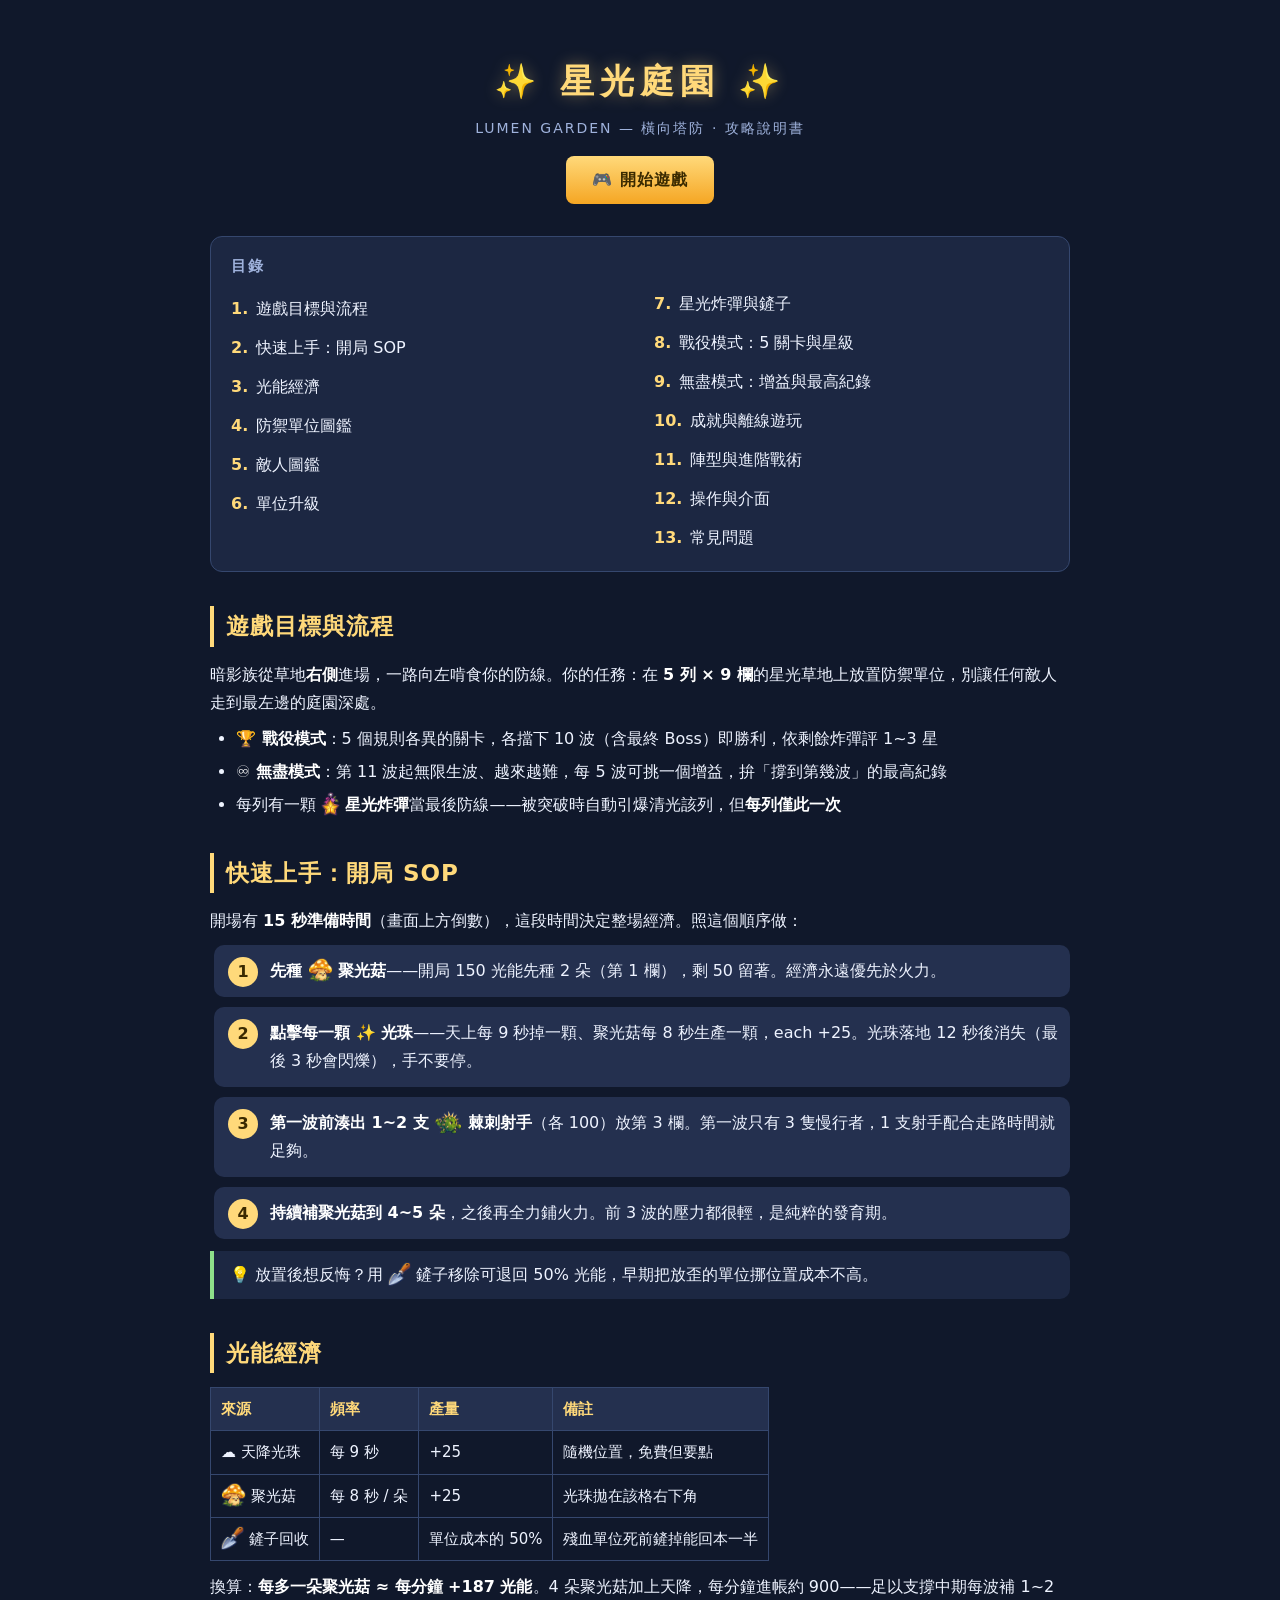
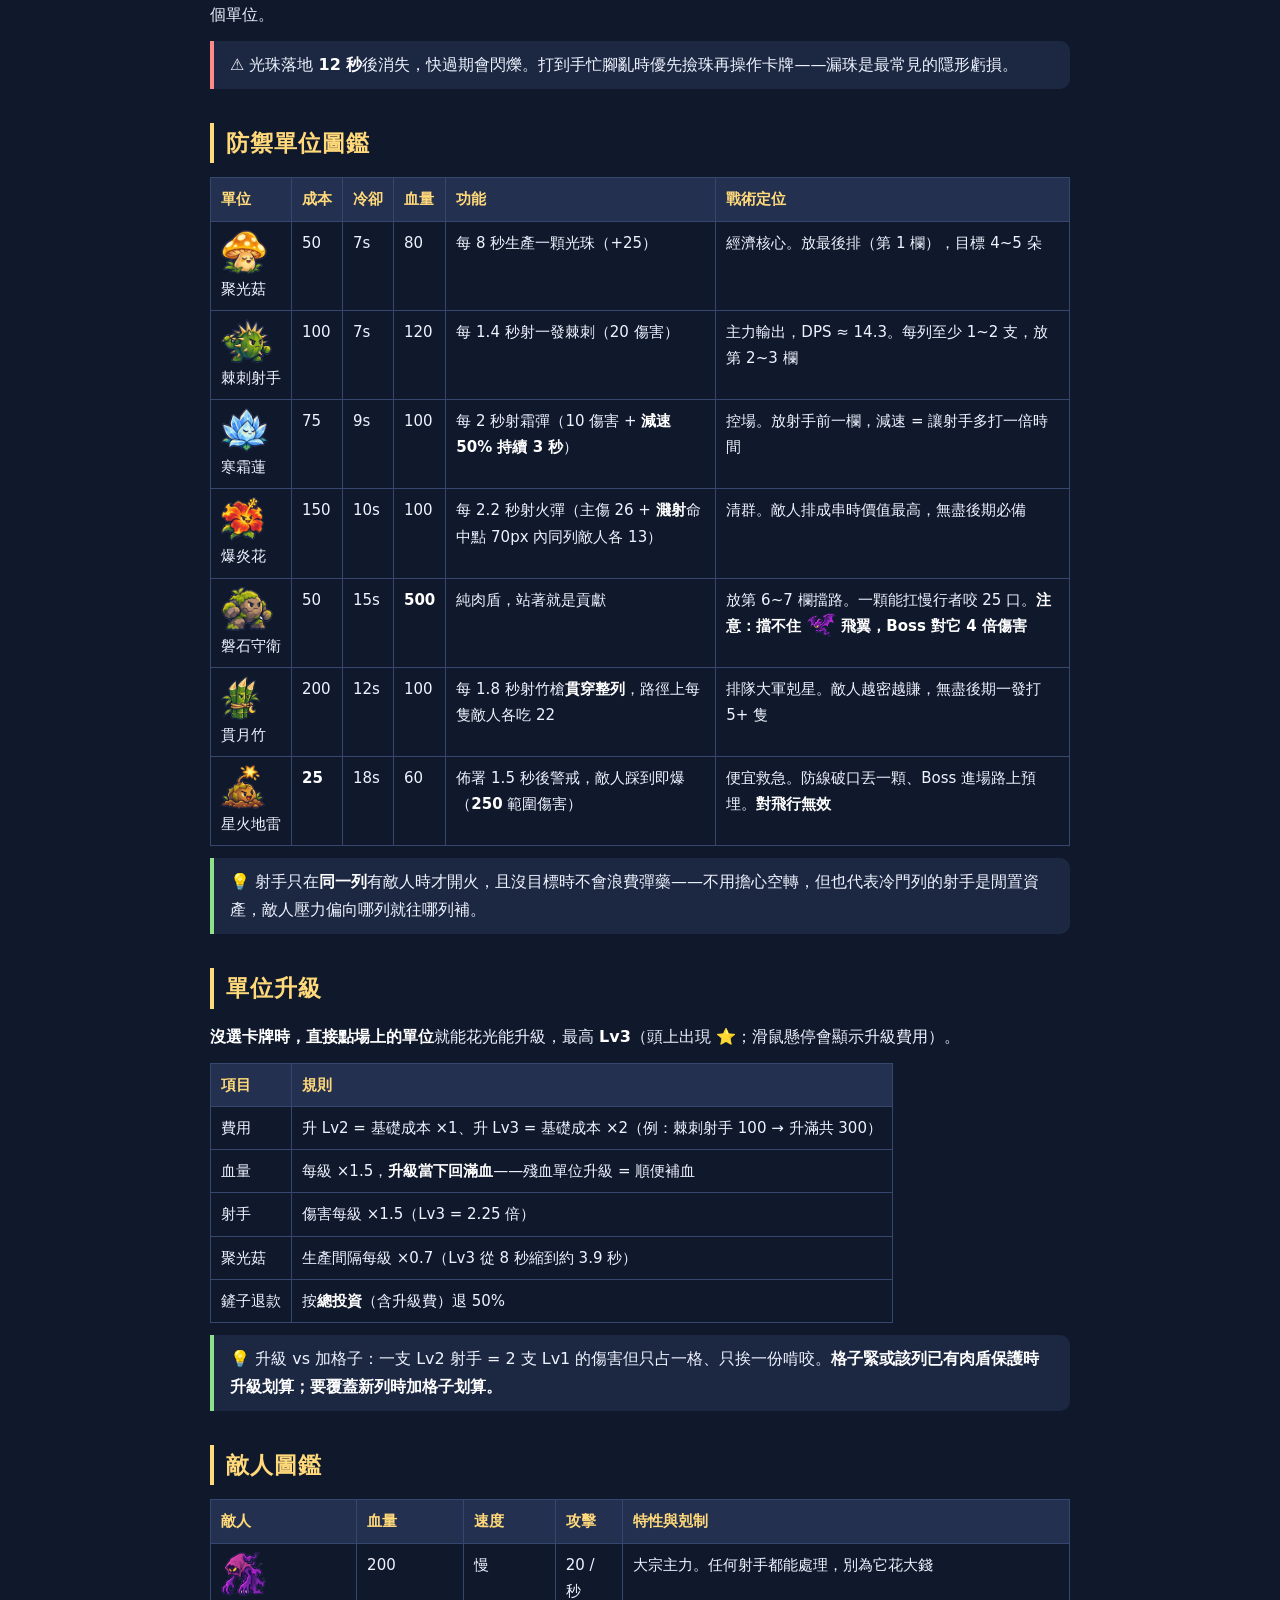
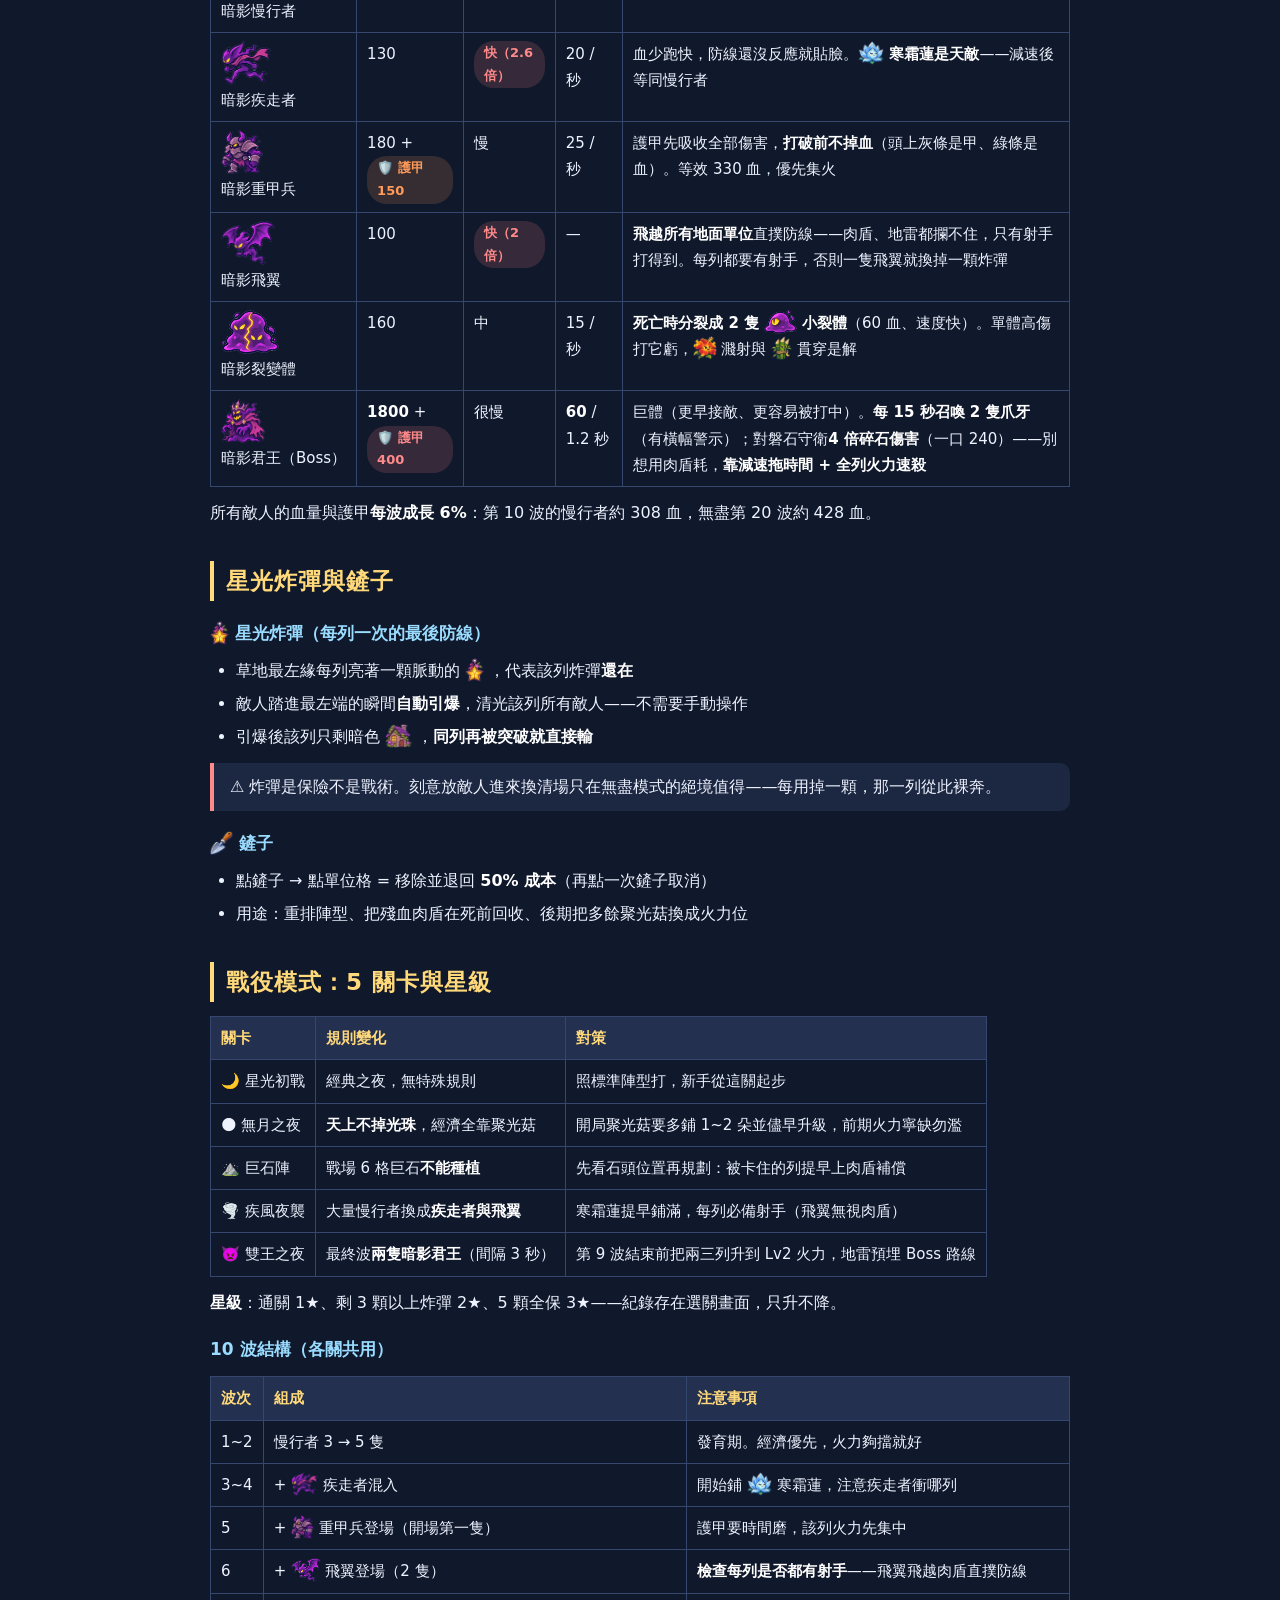
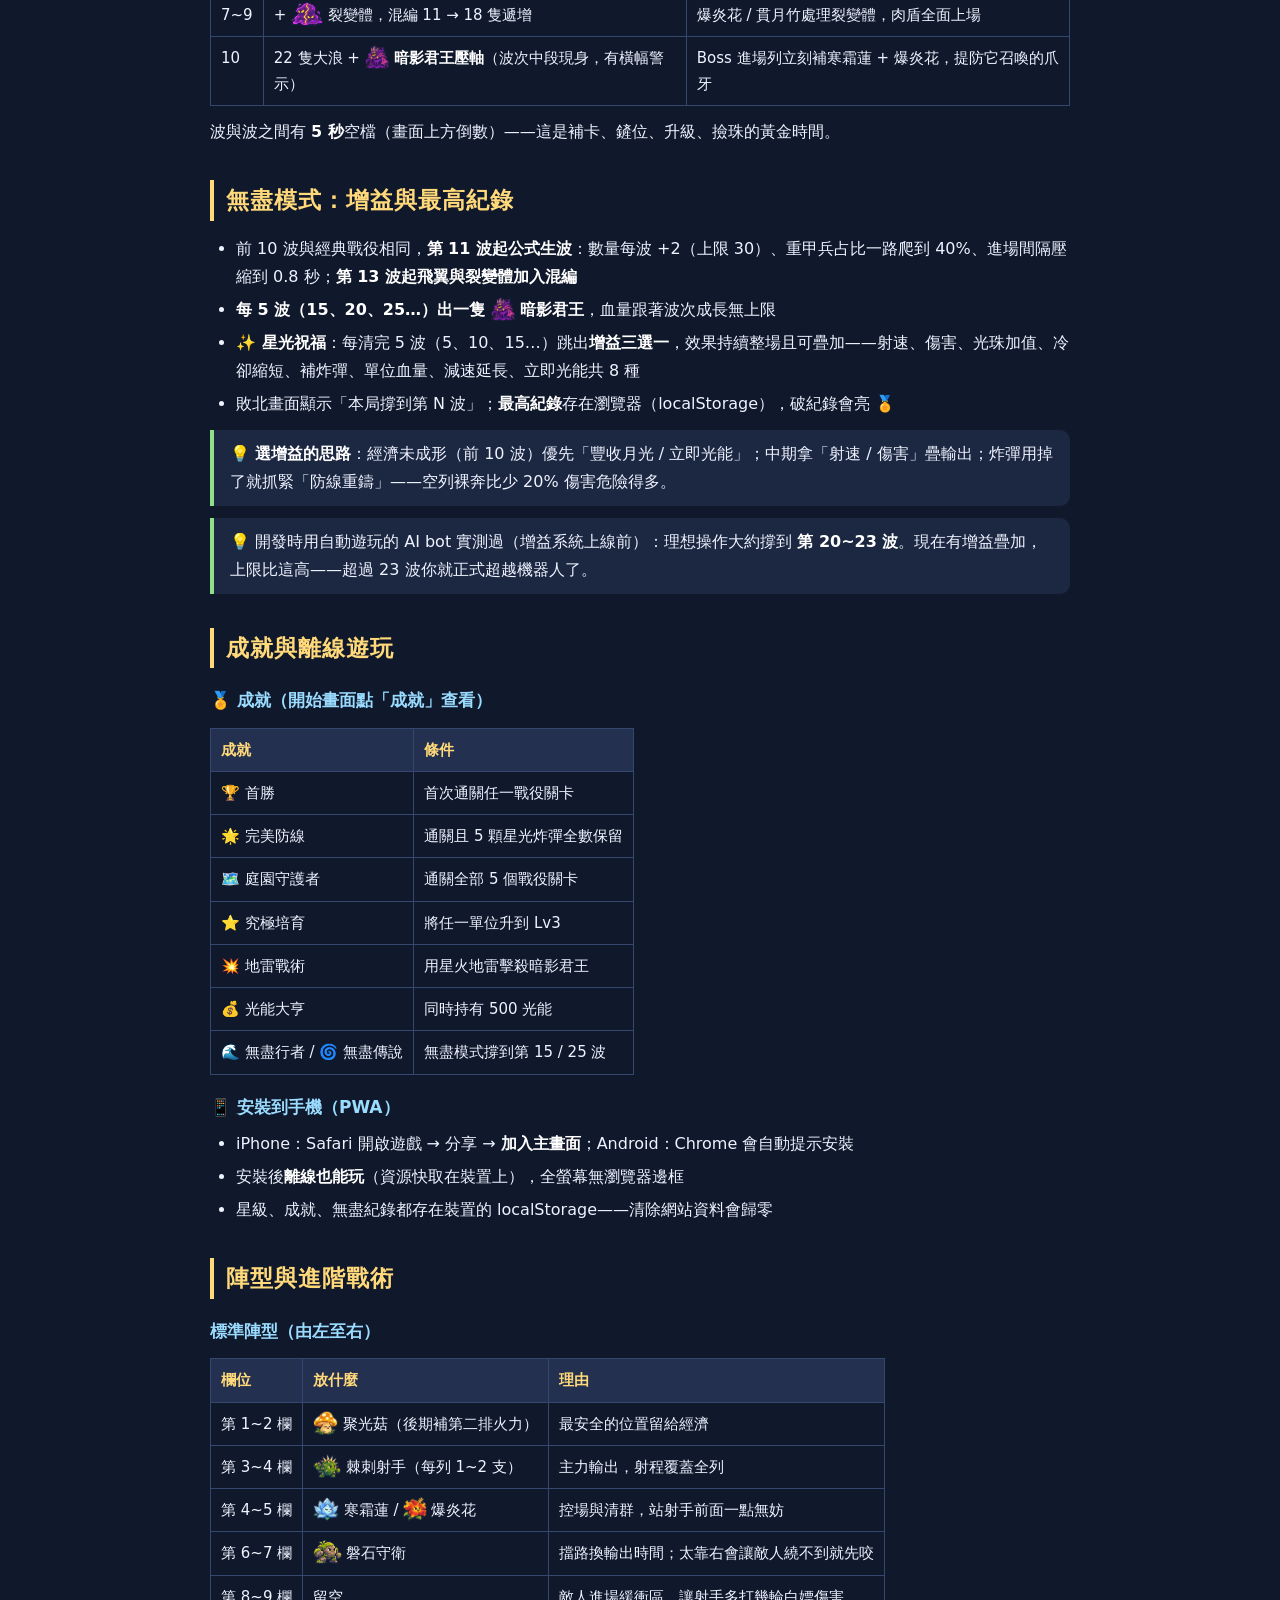
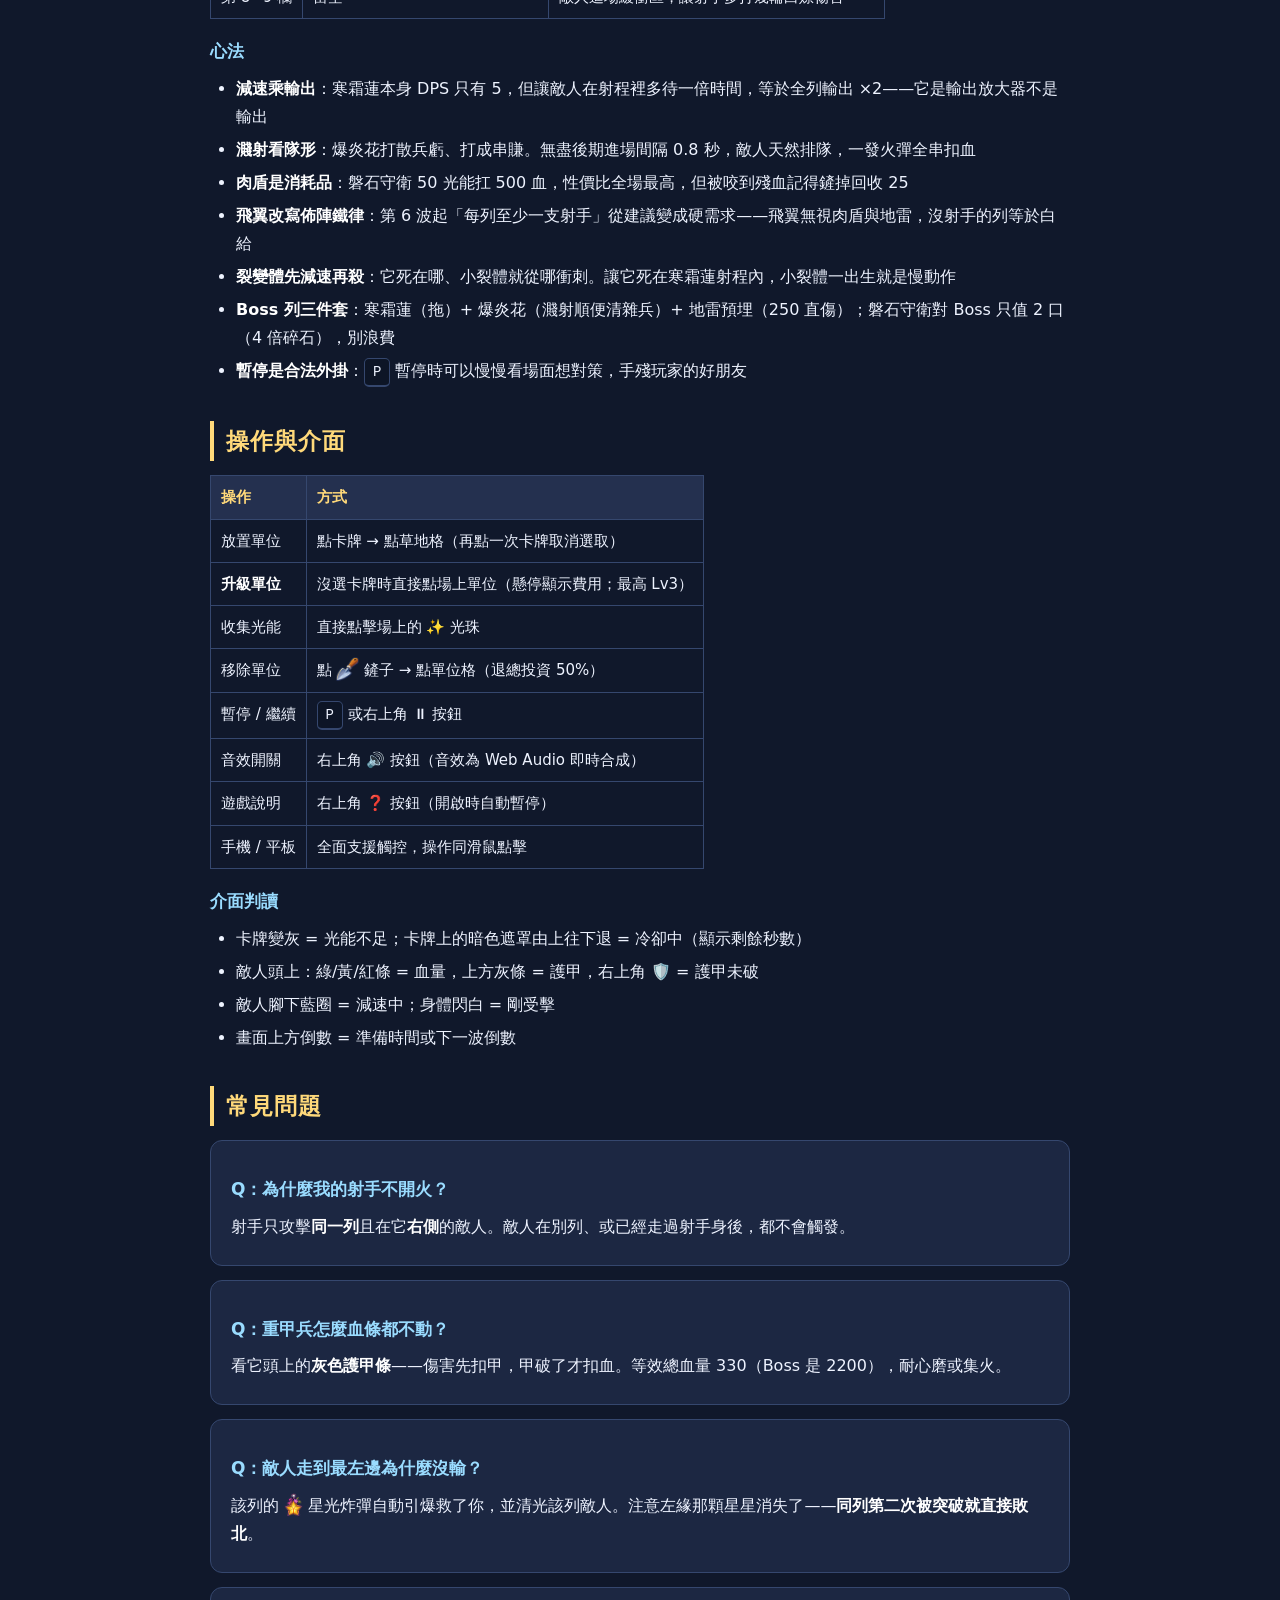
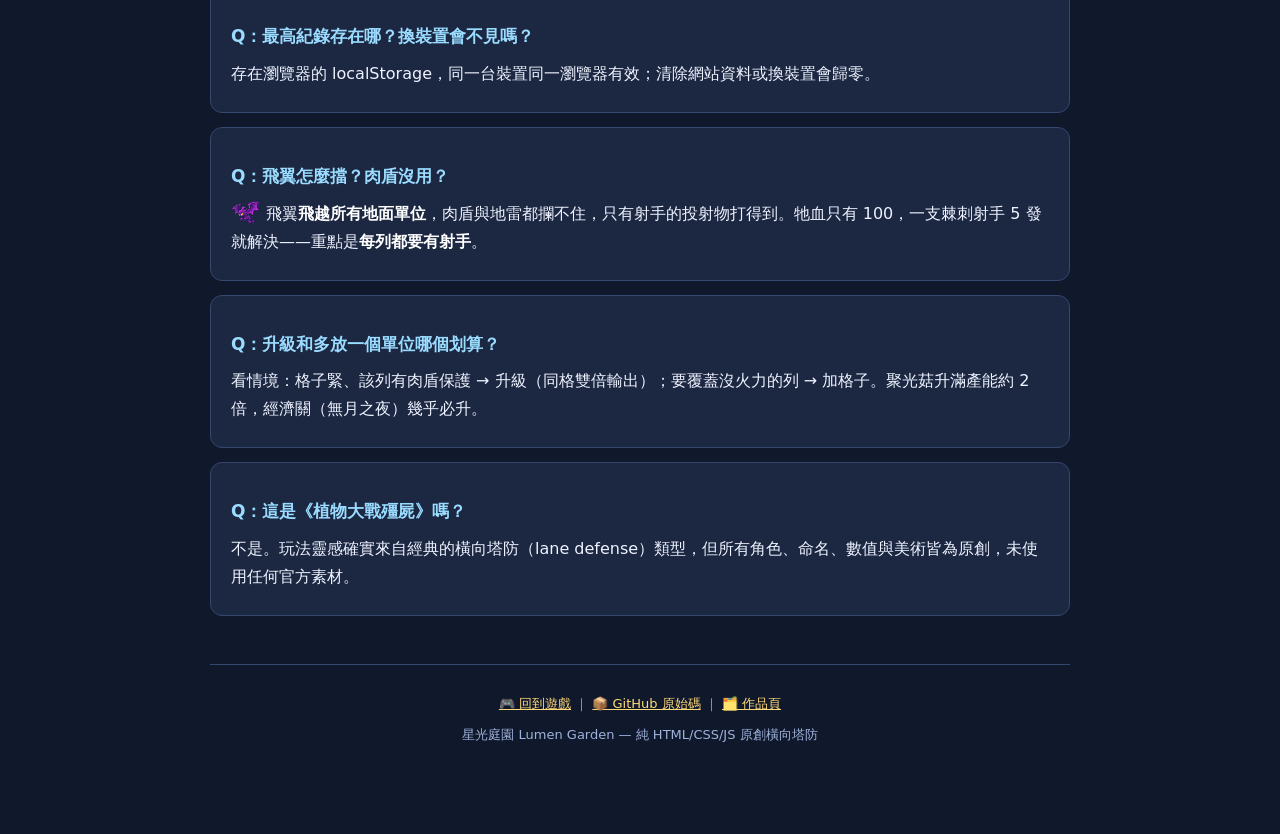
==== commit c60a319d: "feat: 巨石改為冷藍立石，說明書與 README 換上角色圖 - rock.png 重生為無苔的符文立石，與長苔的磐石守衛區分 - manual.html：圖鑑與內文的角色 emoji 改用 im" ====
--- a/manual.html
+++ b/manual.html
@@ -64,7 +64,9 @@
   .warn { border-left: 4px solid var(--red); background: var(--panel);
     border-radius: 0 10px 10px 0; padding: 10px 16px; margin: 12px 0; }
   .warn::before { content: "⚠️ "; }
-  .emoji-lg { font-size: 26px; vertical-align: -3px; margin-right: 4px; }
+  .sprite-lg { display: block; height: 44px; width: auto; margin-bottom: 2px; }
+  td:has(> .sprite-lg) { white-space: nowrap; }
+  .sprite-sm { height: 24px; width: auto; vertical-align: -6px; }
   footer { text-align: center; color: var(--dim); font-size: 13px; margin-top: 48px;
     border-top: 1px solid var(--line); padding-top: 20px; }
   footer a { color: var(--gold); }
@@ -105,7 +107,7 @@
   <ul>
     <li><strong>🏆 戰役模式</strong>：5 個規則各異的關卡，各擋下 10 波（含最終 Boss）即勝利，依剩餘炸彈評 1~3 星</li>
     <li><strong>♾️ 無盡模式</strong>：第 11 波起無限生波、越來越難，每 5 波可挑一個增益，拚「撐到第幾波」的最高紀錄</li>
-    <li>每列有一顆 🌟 <strong>星光炸彈</strong>當最後防線——被突破時自動引爆清光該列，但<strong>每列僅此一次</strong></li>
+    <li>每列有一顆 <img class="sprite-sm" src="img/sprites/star.png" alt=""> <strong>星光炸彈</strong>當最後防線——被突破時自動引爆清光該列，但<strong>每列僅此一次</strong></li>
   </ul>
 </section>
 
@@ -113,12 +115,12 @@
   <h2 class="sec">快速上手：開局 SOP</h2>
   <p>開場有 <strong>15 秒準備時間</strong>（畫面上方倒數），這段時間決定整場經濟。照這個順序做：</p>
   <ol class="steps big">
-    <li><strong>先種 🍄 聚光菇</strong>——開局 150 光能先種 2 朵（第 1 欄），剩 50 留著。經濟永遠優先於火力。</li>
+    <li><strong>先種 <img class="sprite-sm" src="img/sprites/unit-bloom.png" alt=""> 聚光菇</strong>——開局 150 光能先種 2 朵（第 1 欄），剩 50 留著。經濟永遠優先於火力。</li>
     <li><strong>點擊每一顆 ✨ 光珠</strong>——天上每 9 秒掉一顆、聚光菇每 8 秒生產一顆，each +25。光珠落地 12 秒後消失（最後 3 秒會閃爍），手不要停。</li>
-    <li><strong>第一波前湊出 1~2 支 🌵 棘刺射手</strong>（各 100）放第 3 欄。第一波只有 3 隻慢行者，1 支射手配合走路時間就足夠。</li>
+    <li><strong>第一波前湊出 1~2 支 <img class="sprite-sm" src="img/sprites/unit-thorn.png" alt=""> 棘刺射手</strong>（各 100）放第 3 欄。第一波只有 3 隻慢行者，1 支射手配合走路時間就足夠。</li>
     <li><strong>持續補聚光菇到 4~5 朵</strong>，之後再全力鋪火力。前 3 波的壓力都很輕，是純粹的發育期。</li>
   </ol>
-  <div class="tip">放置後想反悔？用 🥄 鏟子移除可退回 50% 光能，早期把放歪的單位挪位置成本不高。</div>
+  <div class="tip">放置後想反悔？用 <img class="sprite-sm" src="img/sprites/shovel.png" alt=""> 鏟子移除可退回 50% 光能，早期把放歪的單位挪位置成本不高。</div>
 </section>
 
 <section id="economy">
@@ -126,8 +128,8 @@
   <table>
     <tr><th>來源</th><th>頻率</th><th>產量</th><th>備註</th></tr>
     <tr><td>☁️ 天降光珠</td><td>每 9 秒</td><td>+25</td><td>隨機位置，免費但要點</td></tr>
-    <tr><td>🍄 聚光菇</td><td>每 8 秒 / 朵</td><td>+25</td><td>光珠拋在該格右下角</td></tr>
-    <tr><td>🥄 鏟子回收</td><td>—</td><td>單位成本的 50%</td><td>殘血單位死前鏟掉能回本一半</td></tr>
+    <tr><td><img class="sprite-sm" src="img/sprites/unit-bloom.png" alt=""> 聚光菇</td><td>每 8 秒 / 朵</td><td>+25</td><td>光珠拋在該格右下角</td></tr>
+    <tr><td><img class="sprite-sm" src="img/sprites/shovel.png" alt=""> 鏟子回收</td><td>—</td><td>單位成本的 50%</td><td>殘血單位死前鏟掉能回本一半</td></tr>
   </table>
   <p>換算：<strong>每多一朵聚光菇 ≈ 每分鐘 +187 光能</strong>。4 朵聚光菇加上天降，每分鐘進帳約 900——足以支撐中期每波補 1~2 個單位。</p>
   <div class="warn">光珠落地 <strong>12 秒</strong>後消失，快過期會閃爍。打到手忙腳亂時優先撿珠再操作卡牌——漏珠是最常見的隱形虧損。</div>
@@ -137,13 +139,13 @@
   <h2 class="sec">防禦單位圖鑑</h2>
   <table>
     <tr><th>單位</th><th>成本</th><th>冷卻</th><th>血量</th><th>功能</th><th>戰術定位</th></tr>
-    <tr><td><span class="emoji-lg">🍄</span>聚光菇</td><td>50</td><td>7s</td><td>80</td><td>每 8 秒生產一顆光珠（+25）</td><td>經濟核心。放最後排（第 1 欄），目標 4~5 朵</td></tr>
-    <tr><td><span class="emoji-lg">🌵</span>棘刺射手</td><td>100</td><td>7s</td><td>120</td><td>每 1.4 秒射一發棘刺（20 傷害）</td><td>主力輸出，DPS ≈ 14.3。每列至少 1~2 支，放第 2~3 欄</td></tr>
-    <tr><td><span class="emoji-lg">❄️</span>寒霜蓮</td><td>75</td><td>9s</td><td>100</td><td>每 2 秒射霜彈（10 傷害 + <strong>減速 50% 持續 3 秒</strong>）</td><td>控場。放射手前一欄，減速 = 讓射手多打一倍時間</td></tr>
-    <tr><td><span class="emoji-lg">🌺</span>爆炎花</td><td>150</td><td>10s</td><td>100</td><td>每 2.2 秒射火彈（主傷 26 + <strong>濺射</strong>命中點 70px 內同列敵人各 13）</td><td>清群。敵人排成串時價值最高，無盡後期必備</td></tr>
-    <tr><td><span class="emoji-lg">🪨</span>磐石守衛</td><td>50</td><td>15s</td><td><strong>500</strong></td><td>純肉盾，站著就是貢獻</td><td>放第 6~7 欄擋路。一顆能扛慢行者咬 25 口。<strong>注意：擋不住 🦇 飛翼，Boss 對它 4 倍傷害</strong></td></tr>
-    <tr><td><span class="emoji-lg">🎋</span>貫月竹</td><td>200</td><td>12s</td><td>100</td><td>每 1.8 秒射竹槍<strong>貫穿整列</strong>，路徑上每隻敵人各吃 22</td><td>排隊大軍剋星。敵人越密越賺，無盡後期一發打 5+ 隻</td></tr>
-    <tr><td><span class="emoji-lg">💥</span>星火地雷</td><td><strong>25</strong></td><td>18s</td><td>60</td><td>佈署 1.5 秒後警戒，敵人踩到即爆（<strong>250</strong> 範圍傷害）</td><td>便宜救急。防線破口丟一顆、Boss 進場路上預埋。<strong>對飛行無效</strong></td></tr>
+    <tr><td><img class="sprite-lg" src="img/sprites/unit-bloom.png" alt="">聚光菇</td><td>50</td><td>7s</td><td>80</td><td>每 8 秒生產一顆光珠（+25）</td><td>經濟核心。放最後排（第 1 欄），目標 4~5 朵</td></tr>
+    <tr><td><img class="sprite-lg" src="img/sprites/unit-thorn.png" alt="">棘刺射手</td><td>100</td><td>7s</td><td>120</td><td>每 1.4 秒射一發棘刺（20 傷害）</td><td>主力輸出，DPS ≈ 14.3。每列至少 1~2 支，放第 2~3 欄</td></tr>
+    <tr><td><img class="sprite-lg" src="img/sprites/unit-frost.png" alt="">寒霜蓮</td><td>75</td><td>9s</td><td>100</td><td>每 2 秒射霜彈（10 傷害 + <strong>減速 50% 持續 3 秒</strong>）</td><td>控場。放射手前一欄，減速 = 讓射手多打一倍時間</td></tr>
+    <tr><td><img class="sprite-lg" src="img/sprites/unit-blaze.png" alt="">爆炎花</td><td>150</td><td>10s</td><td>100</td><td>每 2.2 秒射火彈（主傷 26 + <strong>濺射</strong>命中點 70px 內同列敵人各 13）</td><td>清群。敵人排成串時價值最高，無盡後期必備</td></tr>
+    <tr><td><img class="sprite-lg" src="img/sprites/unit-boulder.png" alt="">磐石守衛</td><td>50</td><td>15s</td><td><strong>500</strong></td><td>純肉盾，站著就是貢獻</td><td>放第 6~7 欄擋路。一顆能扛慢行者咬 25 口。<strong>注意：擋不住 <img class="sprite-sm" src="img/sprites/enemy-flyer.png" alt=""> 飛翼，Boss 對它 4 倍傷害</strong></td></tr>
+    <tr><td><img class="sprite-lg" src="img/sprites/unit-lance.png" alt="">貫月竹</td><td>200</td><td>12s</td><td>100</td><td>每 1.8 秒射竹槍<strong>貫穿整列</strong>，路徑上每隻敵人各吃 22</td><td>排隊大軍剋星。敵人越密越賺，無盡後期一發打 5+ 隻</td></tr>
+    <tr><td><img class="sprite-lg" src="img/sprites/unit-mine.png" alt="">星火地雷</td><td><strong>25</strong></td><td>18s</td><td>60</td><td>佈署 1.5 秒後警戒，敵人踩到即爆（<strong>250</strong> 範圍傷害）</td><td>便宜救急。防線破口丟一顆、Boss 進場路上預埋。<strong>對飛行無效</strong></td></tr>
   </table>
   <div class="tip">射手只在<strong>同一列</strong>有敵人時才開火，且沒目標時不會浪費彈藥——不用擔心空轉，但也代表冷門列的射手是閒置資產，敵人壓力偏向哪列就往哪列補。</div>
 </section>
@@ -166,26 +168,26 @@
   <h2 class="sec">敵人圖鑑</h2>
   <table>
     <tr><th>敵人</th><th>血量</th><th>速度</th><th>攻擊</th><th>特性與剋制</th></tr>
-    <tr><td><span class="emoji-lg">🧟</span>暗影慢行者</td><td>200</td><td>慢</td><td>20 / 秒</td><td>大宗主力。任何射手都能處理，別為它花大錢</td></tr>
-    <tr><td><span class="emoji-lg">👺</span>暗影疾走者</td><td>130</td><td><span class="pill p-bad">快（2.6 倍）</span></td><td>20 / 秒</td><td>血少跑快，防線還沒反應就貼臉。<strong>❄️ 寒霜蓮是天敵</strong>——減速後等同慢行者</td></tr>
-    <tr><td><span class="emoji-lg">👹</span>暗影重甲兵</td><td>180 + <span class="pill p-warn">🛡️ 護甲 150</span></td><td>慢</td><td>25 / 秒</td><td>護甲先吸收全部傷害，<strong>打破前不掉血</strong>（頭上灰條是甲、綠條是血）。等效 330 血，優先集火</td></tr>
-    <tr><td><span class="emoji-lg">🦇</span>暗影飛翼</td><td>100</td><td><span class="pill p-bad">快（2 倍）</span></td><td>—</td><td><strong>飛越所有地面單位</strong>直撲防線——肉盾、地雷都攔不住，只有射手打得到。每列都要有射手，否則一隻飛翼就換掉一顆炸彈</td></tr>
-    <tr><td><span class="emoji-lg">🫠</span>暗影裂變體</td><td>160</td><td>中</td><td>15 / 秒</td><td><strong>死亡時分裂成 2 隻 👾 小裂體</strong>（60 血、速度快）。單體高傷打它虧，🌺 濺射與 🎋 貫穿是解</td></tr>
-    <tr><td><span class="emoji-lg">😈</span>暗影君王（Boss）</td><td><strong>1800</strong> + <span class="pill p-bad">🛡️ 護甲 400</span></td><td>很慢</td><td><strong>60</strong> / 1.2 秒</td><td>巨體（更早接敵、更容易被打中）。<strong>每 15 秒召喚 2 隻爪牙</strong>（有橫幅警示）；對磐石守衛<strong>4 倍碎石傷害</strong>（一口 240）——別想用肉盾耗，<strong>靠減速拖時間 + 全列火力速殺</strong></td></tr>
+    <tr><td><img class="sprite-lg" src="img/sprites/enemy-shambler.png" alt="">暗影慢行者</td><td>200</td><td>慢</td><td>20 / 秒</td><td>大宗主力。任何射手都能處理，別為它花大錢</td></tr>
+    <tr><td><img class="sprite-lg" src="img/sprites/enemy-sprinter.png" alt="">暗影疾走者</td><td>130</td><td><span class="pill p-bad">快（2.6 倍）</span></td><td>20 / 秒</td><td>血少跑快，防線還沒反應就貼臉。<strong><img class="sprite-sm" src="img/sprites/unit-frost.png" alt=""> 寒霜蓮是天敵</strong>——減速後等同慢行者</td></tr>
+    <tr><td><img class="sprite-lg" src="img/sprites/enemy-brute.png" alt="">暗影重甲兵</td><td>180 + <span class="pill p-warn">🛡️ 護甲 150</span></td><td>慢</td><td>25 / 秒</td><td>護甲先吸收全部傷害，<strong>打破前不掉血</strong>（頭上灰條是甲、綠條是血）。等效 330 血，優先集火</td></tr>
+    <tr><td><img class="sprite-lg" src="img/sprites/enemy-flyer.png" alt="">暗影飛翼</td><td>100</td><td><span class="pill p-bad">快（2 倍）</span></td><td>—</td><td><strong>飛越所有地面單位</strong>直撲防線——肉盾、地雷都攔不住，只有射手打得到。每列都要有射手，否則一隻飛翼就換掉一顆炸彈</td></tr>
+    <tr><td><img class="sprite-lg" src="img/sprites/enemy-splitter.png" alt="">暗影裂變體</td><td>160</td><td>中</td><td>15 / 秒</td><td><strong>死亡時分裂成 2 隻 <img class="sprite-sm" src="img/sprites/enemy-blobling.png" alt=""> 小裂體</strong>（60 血、速度快）。單體高傷打它虧，<img class="sprite-sm" src="img/sprites/unit-blaze.png" alt=""> 濺射與 <img class="sprite-sm" src="img/sprites/unit-lance.png" alt=""> 貫穿是解</td></tr>
+    <tr><td><img class="sprite-lg" src="img/sprites/enemy-boss.png" alt="">暗影君王（Boss）</td><td><strong>1800</strong> + <span class="pill p-bad">🛡️ 護甲 400</span></td><td>很慢</td><td><strong>60</strong> / 1.2 秒</td><td>巨體（更早接敵、更容易被打中）。<strong>每 15 秒召喚 2 隻爪牙</strong>（有橫幅警示）；對磐石守衛<strong>4 倍碎石傷害</strong>（一口 240）——別想用肉盾耗，<strong>靠減速拖時間 + 全列火力速殺</strong></td></tr>
   </table>
   <p>所有敵人的血量與護甲<strong>每波成長 6%</strong>：第 10 波的慢行者約 308 血，無盡第 20 波約 428 血。</p>
 </section>
 
 <section id="bomb-shovel">
   <h2 class="sec">星光炸彈與鏟子</h2>
-  <h3>🌟 星光炸彈（每列一次的最後防線）</h3>
-  <ul>
-    <li>草地最左緣每列亮著一顆脈動的 🌟，代表該列炸彈<strong>還在</strong></li>
+  <h3><img class="sprite-sm" src="img/sprites/star.png" alt=""> 星光炸彈（每列一次的最後防線）</h3>
+  <ul>
+    <li>草地最左緣每列亮著一顆脈動的 <img class="sprite-sm" src="img/sprites/star.png" alt=""> ，代表該列炸彈<strong>還在</strong></li>
     <li>敵人踏進最左端的瞬間<strong>自動引爆</strong>，清光該列所有敵人——不需要手動操作</li>
-    <li>引爆後該列只剩暗色 🏡，<strong>同列再被突破就直接輸</strong></li>
+    <li>引爆後該列只剩暗色 <img class="sprite-sm" src="img/sprites/house.png" alt=""> ，<strong>同列再被突破就直接輸</strong></li>
   </ul>
   <div class="warn">炸彈是保險不是戰術。刻意放敵人進來換清場只在無盡模式的絕境值得——每用掉一顆，那一列從此裸奔。</div>
-  <h3>🥄 鏟子</h3>
+  <h3><img class="sprite-sm" src="img/sprites/shovel.png" alt=""> 鏟子</h3>
   <ul>
     <li>點鏟子 → 點單位格 = 移除並退回 <strong>50% 成本</strong>（再點一次鏟子取消）</li>
     <li>用途：重排陣型、把殘血肉盾在死前回收、後期把多餘聚光菇換成火力位</li>
@@ -207,11 +209,11 @@
   <table>
     <tr><th>波次</th><th>組成</th><th>注意事項</th></tr>
     <tr><td>1~2</td><td>慢行者 3 → 5 隻</td><td>發育期。經濟優先，火力夠擋就好</td></tr>
-    <tr><td>3~4</td><td>+ 👺 疾走者混入</td><td>開始鋪 ❄️ 寒霜蓮，注意疾走者衝哪列</td></tr>
-    <tr><td>5</td><td>+ 👹 重甲兵登場（開場第一隻）</td><td>護甲要時間磨，該列火力先集中</td></tr>
-    <tr><td>6</td><td>+ 🦇 飛翼登場（2 隻）</td><td><strong>檢查每列是否都有射手</strong>——飛翼飛越肉盾直撲防線</td></tr>
-    <tr><td>7~9</td><td>+ 🫠 裂變體，混編 11 → 18 隻遞增</td><td>爆炎花 / 貫月竹處理裂變體，肉盾全面上場</td></tr>
-    <tr><td>10</td><td>22 隻大浪 + <strong>😈 暗影君王壓軸</strong>（波次中段現身，有橫幅警示）</td><td>Boss 進場列立刻補寒霜蓮 + 爆炎花，提防它召喚的爪牙</td></tr>
+    <tr><td>3~4</td><td>+ <img class="sprite-sm" src="img/sprites/enemy-sprinter.png" alt=""> 疾走者混入</td><td>開始鋪 <img class="sprite-sm" src="img/sprites/unit-frost.png" alt=""> 寒霜蓮，注意疾走者衝哪列</td></tr>
+    <tr><td>5</td><td>+ <img class="sprite-sm" src="img/sprites/enemy-brute.png" alt=""> 重甲兵登場（開場第一隻）</td><td>護甲要時間磨，該列火力先集中</td></tr>
+    <tr><td>6</td><td>+ <img class="sprite-sm" src="img/sprites/enemy-flyer.png" alt=""> 飛翼登場（2 隻）</td><td><strong>檢查每列是否都有射手</strong>——飛翼飛越肉盾直撲防線</td></tr>
+    <tr><td>7~9</td><td>+ <img class="sprite-sm" src="img/sprites/enemy-splitter.png" alt=""> 裂變體，混編 11 → 18 隻遞增</td><td>爆炎花 / 貫月竹處理裂變體，肉盾全面上場</td></tr>
+    <tr><td>10</td><td>22 隻大浪 + <strong><img class="sprite-sm" src="img/sprites/enemy-boss.png" alt=""> 暗影君王壓軸</strong>（波次中段現身，有橫幅警示）</td><td>Boss 進場列立刻補寒霜蓮 + 爆炎花，提防它召喚的爪牙</td></tr>
   </table>
   <p>波與波之間有 <strong>5 秒</strong>空檔（畫面上方倒數）——這是補卡、鏟位、升級、撿珠的黃金時間。</p>
 </section>
@@ -220,7 +222,7 @@
   <h2 class="sec">無盡模式：增益與最高紀錄</h2>
   <ul>
     <li>前 10 波與經典戰役相同，<strong>第 11 波起公式生波</strong>：數量每波 +2（上限 30）、重甲兵占比一路爬到 40%、進場間隔壓縮到 0.8 秒；<strong>第 13 波起飛翼與裂變體加入混編</strong></li>
-    <li><strong>每 5 波（15、20、25…）出一隻 😈 暗影君王</strong>，血量跟著波次成長無上限</li>
+    <li><strong>每 5 波（15、20、25…）出一隻 <img class="sprite-sm" src="img/sprites/enemy-boss.png" alt=""> 暗影君王</strong>，血量跟著波次成長無上限</li>
     <li><strong>✨ 星光祝福</strong>：每清完 5 波（5、10、15…）跳出<strong>增益三選一</strong>，效果持續整場且可疊加——射速、傷害、光珠加值、冷卻縮短、補炸彈、單位血量、減速延長、立即光能共 8 種</li>
     <li>敗北畫面顯示「本局撐到第 N 波」；<strong>最高紀錄</strong>存在瀏覽器（localStorage），破紀錄會亮 🏅</li>
   </ul>
@@ -254,10 +256,10 @@
   <h3>標準陣型（由左至右）</h3>
   <table>
     <tr><th>欄位</th><th>放什麼</th><th>理由</th></tr>
-    <tr><td>第 1~2 欄</td><td>🍄 聚光菇（後期補第二排火力）</td><td>最安全的位置留給經濟</td></tr>
-    <tr><td>第 3~4 欄</td><td>🌵 棘刺射手（每列 1~2 支）</td><td>主力輸出，射程覆蓋全列</td></tr>
-    <tr><td>第 4~5 欄</td><td>❄️ 寒霜蓮 / 🌺 爆炎花</td><td>控場與清群，站射手前面一點無妨</td></tr>
-    <tr><td>第 6~7 欄</td><td>🪨 磐石守衛</td><td>擋路換輸出時間；太靠右會讓敵人繞不到就先咬</td></tr>
+    <tr><td>第 1~2 欄</td><td><img class="sprite-sm" src="img/sprites/unit-bloom.png" alt=""> 聚光菇（後期補第二排火力）</td><td>最安全的位置留給經濟</td></tr>
+    <tr><td>第 3~4 欄</td><td><img class="sprite-sm" src="img/sprites/unit-thorn.png" alt=""> 棘刺射手（每列 1~2 支）</td><td>主力輸出，射程覆蓋全列</td></tr>
+    <tr><td>第 4~5 欄</td><td><img class="sprite-sm" src="img/sprites/unit-frost.png" alt=""> 寒霜蓮 / <img class="sprite-sm" src="img/sprites/unit-blaze.png" alt=""> 爆炎花</td><td>控場與清群，站射手前面一點無妨</td></tr>
+    <tr><td>第 6~7 欄</td><td><img class="sprite-sm" src="img/sprites/unit-boulder.png" alt=""> 磐石守衛</td><td>擋路換輸出時間；太靠右會讓敵人繞不到就先咬</td></tr>
     <tr><td>第 8~9 欄</td><td>留空</td><td>敵人進場緩衝區，讓射手多打幾輪白嫖傷害</td></tr>
   </table>
   <h3>心法</h3>
@@ -279,7 +281,7 @@
     <tr><td>放置單位</td><td>點卡牌 → 點草地格（再點一次卡牌取消選取）</td></tr>
     <tr><td><strong>升級單位</strong></td><td>沒選卡牌時直接點場上單位（懸停顯示費用；最高 Lv3）</td></tr>
     <tr><td>收集光能</td><td>直接點擊場上的 ✨ 光珠</td></tr>
-    <tr><td>移除單位</td><td>點 🥄 鏟子 → 點單位格（退總投資 50%）</td></tr>
+    <tr><td>移除單位</td><td>點 <img class="sprite-sm" src="img/sprites/shovel.png" alt=""> 鏟子 → 點單位格（退總投資 50%）</td></tr>
     <tr><td>暫停 / 繼續</td><td><kbd>P</kbd> 或右上角 ⏸ 按鈕</td></tr>
     <tr><td>音效開關</td><td>右上角 🔊 按鈕（音效為 Web Audio 即時合成）</td></tr>
     <tr><td>遊戲說明</td><td>右上角 ❓ 按鈕（開啟時自動暫停）</td></tr>
@@ -306,7 +308,7 @@
   </div>
   <div class="card">
     <h3>Q：敵人走到最左邊為什麼沒輸？</h3>
-    <p>該列的 🌟 星光炸彈自動引爆救了你，並清光該列敵人。注意左緣那顆星星消失了——<strong>同列第二次被突破就直接敗北</strong>。</p>
+    <p>該列的 <img class="sprite-sm" src="img/sprites/star.png" alt=""> 星光炸彈自動引爆救了你，並清光該列敵人。注意左緣那顆星星消失了——<strong>同列第二次被突破就直接敗北</strong>。</p>
   </div>
   <div class="card">
     <h3>Q：最高紀錄存在哪？換裝置會不見嗎？</h3>
@@ -314,7 +316,7 @@
   </div>
   <div class="card">
     <h3>Q：飛翼怎麼擋？肉盾沒用？</h3>
-    <p>🦇 飛翼<strong>飛越所有地面單位</strong>，肉盾與地雷都攔不住，只有射手的投射物打得到。牠血只有 100，一支棘刺射手 5 發就解決——重點是<strong>每列都要有射手</strong>。</p>
+    <p><img class="sprite-sm" src="img/sprites/enemy-flyer.png" alt=""> 飛翼<strong>飛越所有地面單位</strong>，肉盾與地雷都攔不住，只有射手的投射物打得到。牠血只有 100，一支棘刺射手 5 發就解決——重點是<strong>每列都要有射手</strong>。</p>
   </div>
   <div class="card">
     <h3>Q：升級和多放一個單位哪個划算？</h3>
